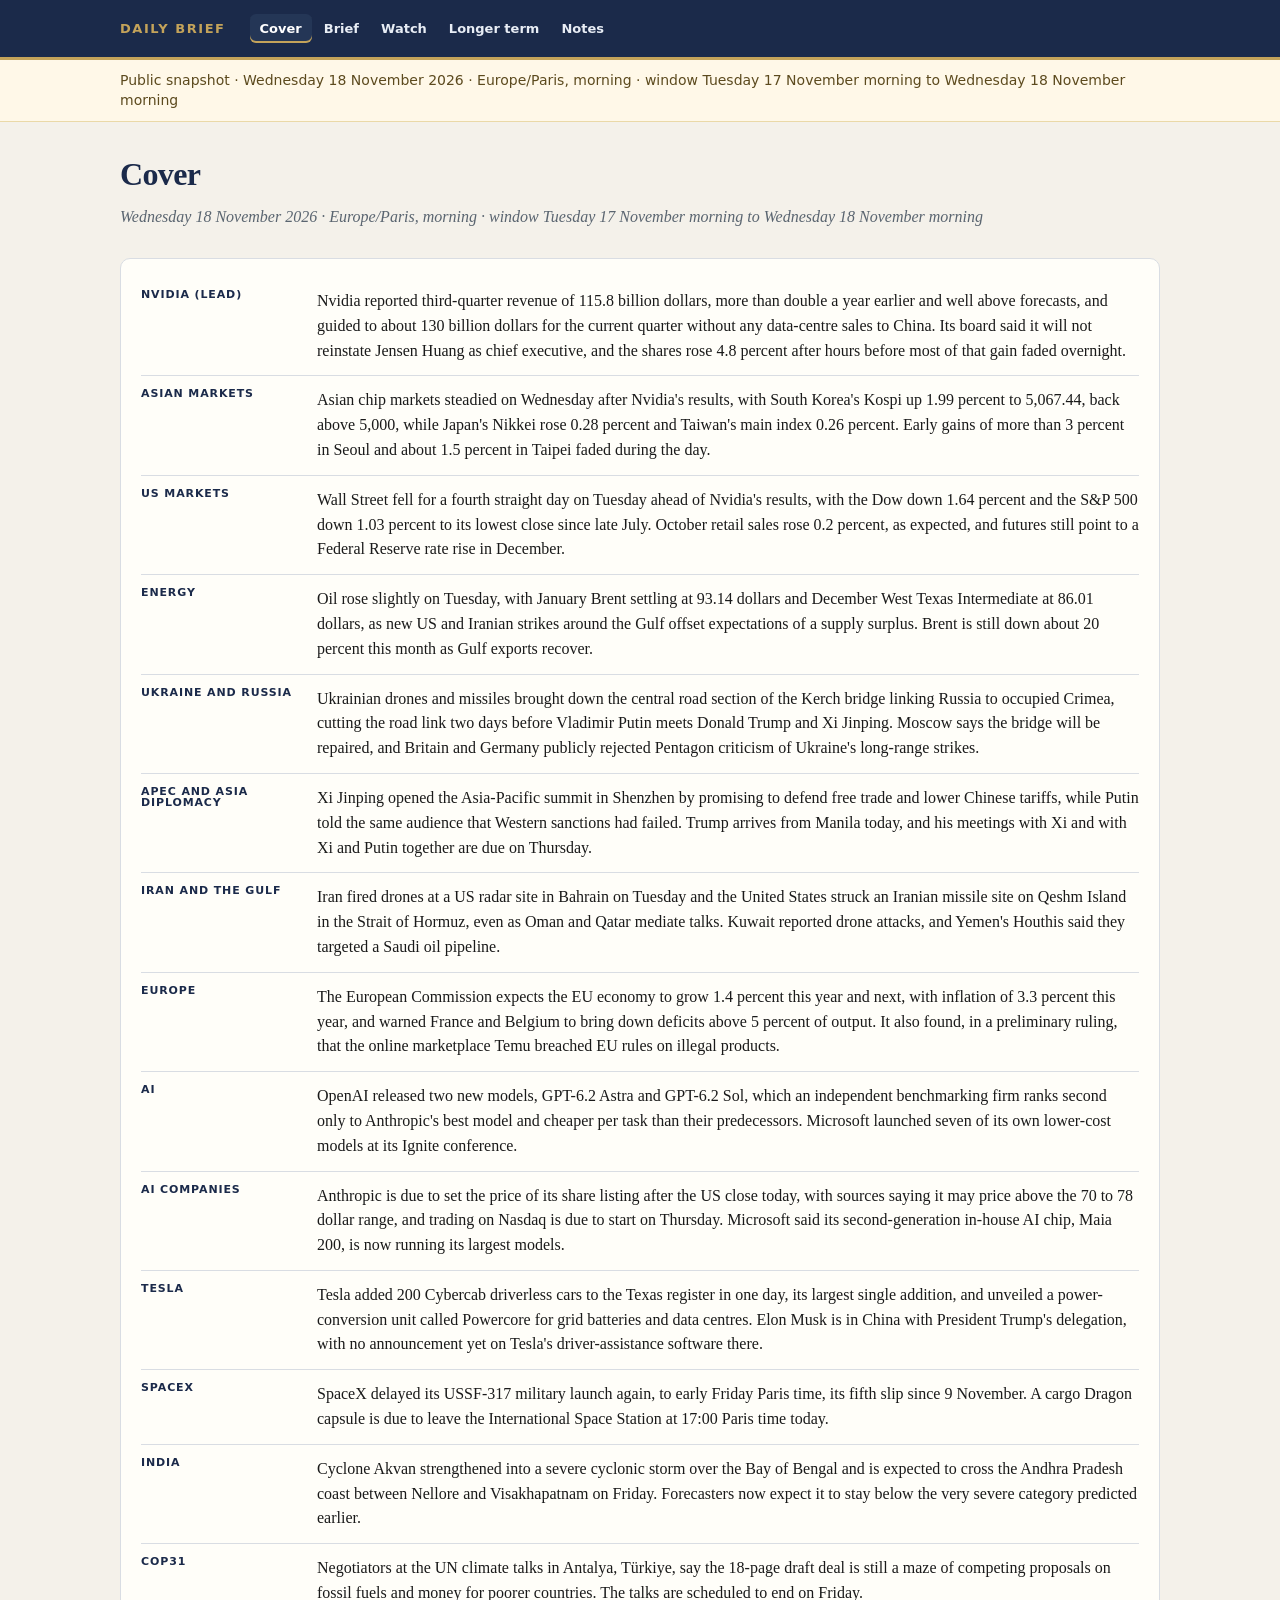
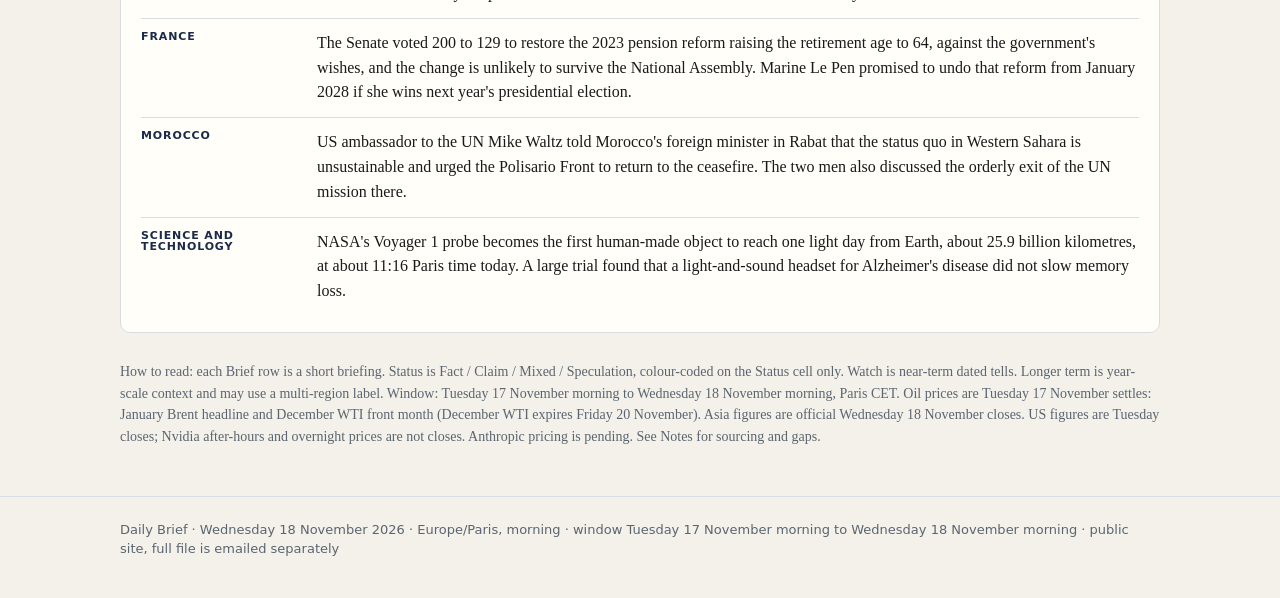
==== index.html @ 9750ac65 "Daily Brief Wednesday 18 November 2026  ·  Europe/Paris, morning  ·  window Tuesday 17 November morn" ====
<!doctype html>
<html lang="en">
<head>
  <meta charset="utf-8">
  <meta name="viewport" content="width=device-width, initial-scale=1">
  <title>Cover · Daily Brief · Wednesday 18 November 2026  ·  Europe/Paris, morning  ·  window Tuesday 17 November morning to Wednesday 18 November morning</title>
  <link rel="stylesheet" href="styles.css">
</head>
<body>
  <header class="site">
    <div class="wrap">
      <a class="brand" href="index.html">Daily Brief</a>
      <nav><a href="index.html" aria-current="page">Cover</a><a href="brief.html">Brief</a><a href="watch.html">Watch</a><a href="longer-term.html">Longer term</a><a href="notes.html">Notes</a></nav>
    </div>
  </header>
  <div class="banner"><div class="wrap">Public snapshot · Wednesday 18 November 2026  ·  Europe/Paris, morning  ·  window Tuesday 17 November morning to Wednesday 18 November morning</div></div>
  <main class="wrap">
    <h1>Cover</h1>
    <p class="lede">Wednesday 18 November 2026  ·  Europe/Paris, morning  ·  window Tuesday 17 November morning to Wednesday 18 November morning</p>
    <section class="card"><div class="signal"><div class="kicker">Nvidia (lead)</div><div>Nvidia reported third-quarter revenue of 115.8 billion dollars, more than double a year earlier and well above forecasts, and guided to about 130 billion dollars for the current quarter without any data-centre sales to China. Its board said it will not reinstate Jensen Huang as chief executive, and the shares rose 4.8 percent after hours before most of that gain faded overnight.</div></div><div class="signal"><div class="kicker">Asian markets</div><div>Asian chip markets steadied on Wednesday after Nvidia&#x27;s results, with South Korea&#x27;s Kospi up 1.99 percent to 5,067.44, back above 5,000, while Japan&#x27;s Nikkei rose 0.28 percent and Taiwan&#x27;s main index 0.26 percent. Early gains of more than 3 percent in Seoul and about 1.5 percent in Taipei faded during the day.</div></div><div class="signal"><div class="kicker">US markets</div><div>Wall Street fell for a fourth straight day on Tuesday ahead of Nvidia&#x27;s results, with the Dow down 1.64 percent and the S&amp;P 500 down 1.03 percent to its lowest close since late July. October retail sales rose 0.2 percent, as expected, and futures still point to a Federal Reserve rate rise in December.</div></div><div class="signal"><div class="kicker">Energy</div><div>Oil rose slightly on Tuesday, with January Brent settling at 93.14 dollars and December West Texas Intermediate at 86.01 dollars, as new US and Iranian strikes around the Gulf offset expectations of a supply surplus. Brent is still down about 20 percent this month as Gulf exports recover.</div></div><div class="signal"><div class="kicker">Ukraine and Russia</div><div>Ukrainian drones and missiles brought down the central road section of the Kerch bridge linking Russia to occupied Crimea, cutting the road link two days before Vladimir Putin meets Donald Trump and Xi Jinping. Moscow says the bridge will be repaired, and Britain and Germany publicly rejected Pentagon criticism of Ukraine&#x27;s long-range strikes.</div></div><div class="signal"><div class="kicker">APEC and Asia diplomacy</div><div>Xi Jinping opened the Asia-Pacific summit in Shenzhen by promising to defend free trade and lower Chinese tariffs, while Putin told the same audience that Western sanctions had failed. Trump arrives from Manila today, and his meetings with Xi and with Xi and Putin together are due on Thursday.</div></div><div class="signal"><div class="kicker">Iran and the Gulf</div><div>Iran fired drones at a US radar site in Bahrain on Tuesday and the United States struck an Iranian missile site on Qeshm Island in the Strait of Hormuz, even as Oman and Qatar mediate talks. Kuwait reported drone attacks, and Yemen&#x27;s Houthis said they targeted a Saudi oil pipeline.</div></div><div class="signal"><div class="kicker">Europe</div><div>The European Commission expects the EU economy to grow 1.4 percent this year and next, with inflation of 3.3 percent this year, and warned France and Belgium to bring down deficits above 5 percent of output. It also found, in a preliminary ruling, that the online marketplace Temu breached EU rules on illegal products.</div></div><div class="signal"><div class="kicker">AI</div><div>OpenAI released two new models, GPT-6.2 Astra and GPT-6.2 Sol, which an independent benchmarking firm ranks second only to Anthropic&#x27;s best model and cheaper per task than their predecessors. Microsoft launched seven of its own lower-cost models at its Ignite conference.</div></div><div class="signal"><div class="kicker">AI companies</div><div>Anthropic is due to set the price of its share listing after the US close today, with sources saying it may price above the 70 to 78 dollar range, and trading on Nasdaq is due to start on Thursday. Microsoft said its second-generation in-house AI chip, Maia 200, is now running its largest models.</div></div><div class="signal"><div class="kicker">Tesla</div><div>Tesla added 200 Cybercab driverless cars to the Texas register in one day, its largest single addition, and unveiled a power-conversion unit called Powercore for grid batteries and data centres. Elon Musk is in China with President Trump&#x27;s delegation, with no announcement yet on Tesla&#x27;s driver-assistance software there.</div></div><div class="signal"><div class="kicker">SpaceX</div><div>SpaceX delayed its USSF-317 military launch again, to early Friday Paris time, its fifth slip since 9 November. A cargo Dragon capsule is due to leave the International Space Station at 17:00 Paris time today.</div></div><div class="signal"><div class="kicker">India</div><div>Cyclone Akvan strengthened into a severe cyclonic storm over the Bay of Bengal and is expected to cross the Andhra Pradesh coast between Nellore and Visakhapatnam on Friday. Forecasters now expect it to stay below the very severe category predicted earlier.</div></div><div class="signal"><div class="kicker">COP31</div><div>Negotiators at the UN climate talks in Antalya, Türkiye, say the 18-page draft deal is still a maze of competing proposals on fossil fuels and money for poorer countries. The talks are scheduled to end on Friday.</div></div><div class="signal"><div class="kicker">France</div><div>The Senate voted 200 to 129 to restore the 2023 pension reform raising the retirement age to 64, against the government&#x27;s wishes, and the change is unlikely to survive the National Assembly. Marine Le Pen promised to undo that reform from January 2028 if she wins next year&#x27;s presidential election.</div></div><div class="signal"><div class="kicker">Morocco</div><div>US ambassador to the UN Mike Waltz told Morocco&#x27;s foreign minister in Rabat that the status quo in Western Sahara is unsustainable and urged the Polisario Front to return to the ceasefire. The two men also discussed the orderly exit of the UN mission there.</div></div><div class="signal"><div class="kicker">Science and technology</div><div>NASA&#x27;s Voyager 1 probe becomes the first human-made object to reach one light day from Earth, about 25.9 billion kilometres, at about 11:16 Paris time today. A large trial found that a light-and-sound headset for Alzheimer&#x27;s disease did not slow memory loss.</div></div></section><p class="how">How to read: each Brief row is a short briefing. Status is Fact / Claim / Mixed / Speculation, colour-coded on the Status cell only. Watch is near-term dated tells. Longer term is year-scale context and may use a multi-region label. Window: Tuesday 17 November morning to Wednesday 18 November morning, Paris CET. Oil prices are Tuesday 17 November settles: January Brent headline and December WTI front month (December WTI expires Friday 20 November). Asia figures are official Wednesday 18 November closes. US figures are Tuesday closes; Nvidia after-hours and overnight prices are not closes. Anthropic pricing is pending. See Notes for sourcing and gaps.</p>
  </main>
  <footer class="site"><div class="wrap">Daily Brief · Wednesday 18 November 2026  ·  Europe/Paris, morning  ·  window Tuesday 17 November morning to Wednesday 18 November morning · public site, full file is emailed separately</div></footer>
</body>
</html>
---- styles.css ----
:root {
  --navy: #1b2a4a;
  --navy-2: #243656;
  --gold: #c4a35a;
  --ink: #1a1a1a;
  --muted: #5a6570;
  --line: #d9dde3;
  --paper: #f4f1ea;
  --card: #fffef9;
  --white: #ffffff;
  --fact: #d1fae5;
  --claim: #fde68a;
  --mixed: #e0e7ff;
  --spec: #fecaca;
}
* { box-sizing: border-box; }
html { scroll-behavior: smooth; }
body {
  margin: 0;
  color: var(--ink);
  background: var(--paper);
  font: 16px/1.55 "Iowan Old Style", "Palatino Linotype", Palatino, Georgia, "Times New Roman", serif;
}
a { color: var(--navy); }
header.site {
  background: var(--navy);
  color: var(--white);
  position: sticky;
  top: 0;
  z-index: 10;
  border-bottom: 3px solid var(--gold);
}
.wrap { max-width: 1080px; margin: 0 auto; padding: 0 20px; }
header.site .wrap { display: flex; flex-wrap: wrap; align-items: baseline; gap: 8px 24px; padding-top: 14px; padding-bottom: 14px; }
.brand { font-weight: 700; letter-spacing: 0.12em; text-transform: uppercase; font-size: 13px; color: var(--gold); text-decoration: none; font-family: ui-sans-serif, system-ui, sans-serif; }
nav { display: flex; flex-wrap: wrap; gap: 4px 2px; }
nav a {
  color: #e8edf5;
  text-decoration: none;
  font: 600 13px/1 ui-sans-serif, system-ui, sans-serif;
  padding: 8px 10px;
  border-radius: 6px;
}
nav a:hover, nav a[aria-current="page"] { background: var(--navy-2); color: var(--white); }
nav a[aria-current="page"] { box-shadow: inset 0 -2px 0 var(--gold); }
.banner {
  background: #fff8e8;
  border-bottom: 1px solid #ead9a8;
  color: #5c4a1e;
  font: 14px/1.45 ui-sans-serif, system-ui, sans-serif;
  padding: 10px 0;
}
h1 {
  font-size: 2rem;
  font-weight: 700;
  color: var(--navy);
  margin: 28px 0 6px;
  letter-spacing: -0.02em;
}
.lede { color: var(--muted); margin: 0 0 28px; font-style: italic; }
article.story, .card {
  background: var(--card);
  border: 1px solid var(--line);
  border-radius: 10px;
  padding: 18px 20px 16px;
  margin: 0 0 16px;
}
.kicker {
  font: 700 11px/1 ui-sans-serif, system-ui, sans-serif;
  letter-spacing: 0.08em;
  text-transform: uppercase;
  color: var(--navy);
}
h2 { font-size: 1.25rem; margin: 6px 0 10px; color: var(--navy); }
h3 { font: 700 12px/1.3 ui-sans-serif, system-ui, sans-serif; text-transform: uppercase; letter-spacing: 0.06em; color: var(--muted); margin: 14px 0 6px; }
p { margin: 0 0 10px; }
.status {
  display: inline-block;
  font: 700 11px/1 ui-sans-serif, system-ui, sans-serif;
  color: var(--navy);
  padding: 5px 9px;
  border-radius: 999px;
  text-align: center;
  min-width: 7.5em;
}
.status.fact { background: var(--fact); }
.status.claim { background: var(--claim); }
.status.mixed { background: var(--mixed); }
.status.speculation { background: var(--spec); }
.status.locked, .status.done, .status.poc, .status.calendar, .status.open, .status.as { background: #eef1f5; }
.story-head { display: flex; justify-content: space-between; gap: 12px; align-items: flex-start; }
table {
  width: 100%;
  border-collapse: collapse;
  background: var(--card);
  border: 1px solid var(--line);
  border-radius: 10px;
  overflow: hidden;
  font-size: 15px;
}
th, td { text-align: left; vertical-align: top; padding: 12px 14px; border-bottom: 1px solid var(--line); }
th {
  background: var(--navy);
  color: var(--white);
  font: 600 12px/1.3 ui-sans-serif, system-ui, sans-serif;
  letter-spacing: 0.04em;
  text-transform: uppercase;
}
tr:nth-child(even) td { background: #f6f7f9; }
.signal {
  display: grid;
  grid-template-columns: 160px 1fr;
  gap: 8px 16px;
  padding: 12px 0;
  border-bottom: 1px solid var(--line);
}
.signal:last-child { border-bottom: 0; }
.how {
  margin: 28px 0 12px;
  color: var(--muted);
  font-size: 14px;
}
footer.site {
  margin-top: 48px;
  padding: 24px 0 40px;
  color: var(--muted);
  font: 13px/1.45 ui-sans-serif, system-ui, sans-serif;
  border-top: 1px solid var(--line);
}
.legend { display: flex; flex-wrap: wrap; gap: 8px; margin: 0 0 22px; }
@media (max-width: 720px) {
  .signal { grid-template-columns: 1fr; }
  table, thead, tbody, th, td, tr { display: block; }
  th { display: none; }
  td { border-bottom: 0; padding: 4px 14px; }
  td::before {
    content: attr(data-label);
    display: block;
    font: 700 11px/1.3 ui-sans-serif, system-ui, sans-serif;
    text-transform: uppercase;
    letter-spacing: 0.06em;
    color: var(--muted);
    margin-top: 10px;
  }
  tr { border-bottom: 1px solid var(--line); padding: 8px 0 12px; }
}
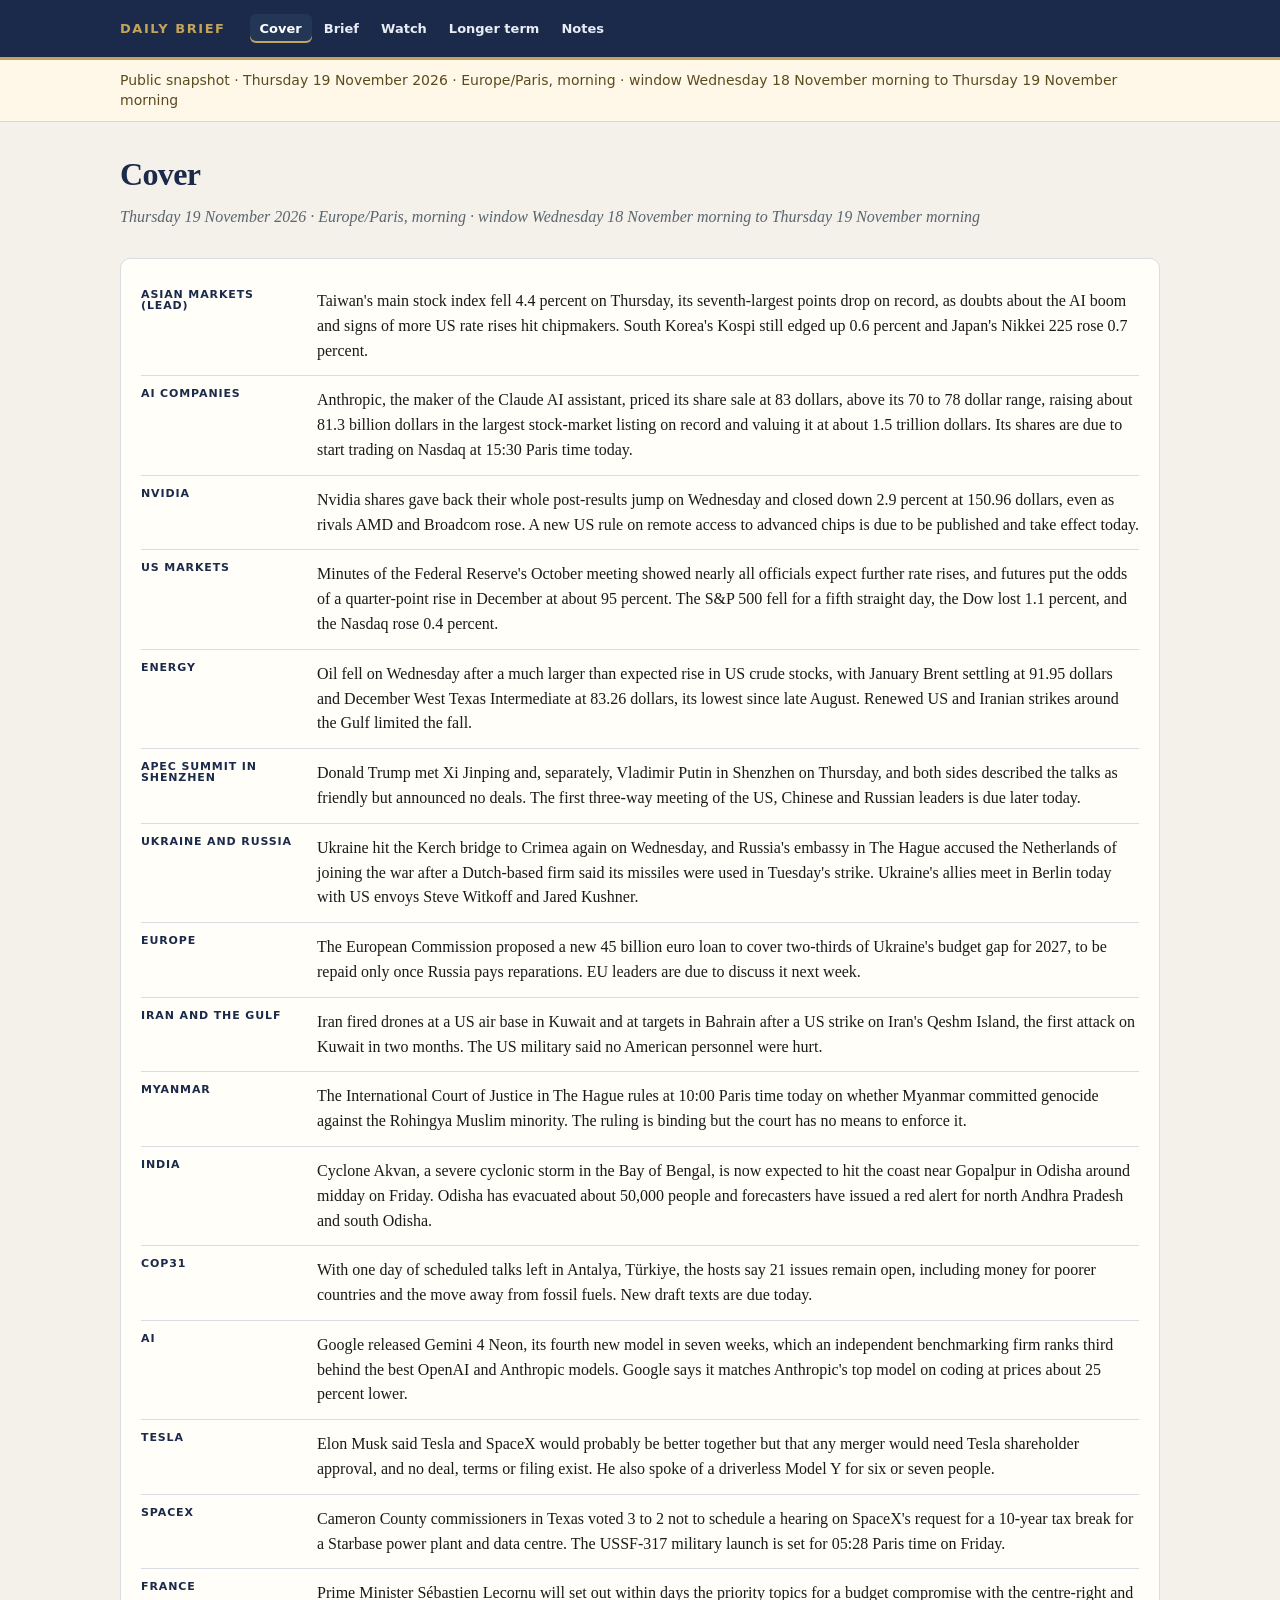
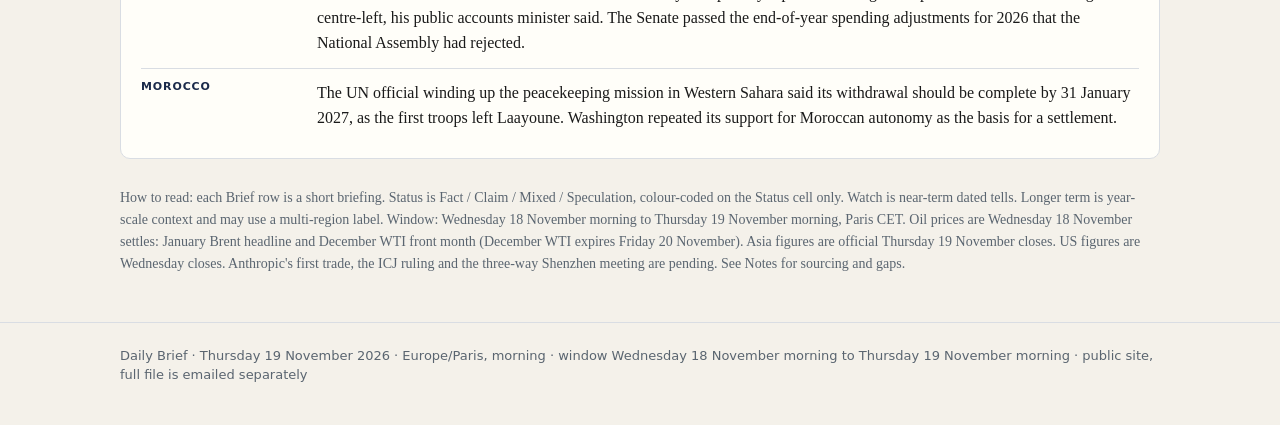
==== commit 142f1064: "Daily Brief Thursday 19 November 2026  ·  Europe/Paris, morning  ·  window Wednesday 18 November mor" ====
--- a/index.html
+++ b/index.html
@@ -3,7 +3,7 @@
 <head>
   <meta charset="utf-8">
   <meta name="viewport" content="width=device-width, initial-scale=1">
-  <title>Cover · Daily Brief · Wednesday 18 November 2026  ·  Europe/Paris, morning  ·  window Tuesday 17 November morning to Wednesday 18 November morning</title>
+  <title>Cover · Daily Brief · Thursday 19 November 2026  ·  Europe/Paris, morning  ·  window Wednesday 18 November morning to Thursday 19 November morning</title>
   <link rel="stylesheet" href="styles.css">
 </head>
 <body>
@@ -13,12 +13,12 @@
       <nav><a href="index.html" aria-current="page">Cover</a><a href="brief.html">Brief</a><a href="watch.html">Watch</a><a href="longer-term.html">Longer term</a><a href="notes.html">Notes</a></nav>
     </div>
   </header>
-  <div class="banner"><div class="wrap">Public snapshot · Wednesday 18 November 2026  ·  Europe/Paris, morning  ·  window Tuesday 17 November morning to Wednesday 18 November morning</div></div>
+  <div class="banner"><div class="wrap">Public snapshot · Thursday 19 November 2026  ·  Europe/Paris, morning  ·  window Wednesday 18 November morning to Thursday 19 November morning</div></div>
   <main class="wrap">
     <h1>Cover</h1>
-    <p class="lede">Wednesday 18 November 2026  ·  Europe/Paris, morning  ·  window Tuesday 17 November morning to Wednesday 18 November morning</p>
-    <section class="card"><div class="signal"><div class="kicker">Nvidia (lead)</div><div>Nvidia reported third-quarter revenue of 115.8 billion dollars, more than double a year earlier and well above forecasts, and guided to about 130 billion dollars for the current quarter without any data-centre sales to China. Its board said it will not reinstate Jensen Huang as chief executive, and the shares rose 4.8 percent after hours before most of that gain faded overnight.</div></div><div class="signal"><div class="kicker">Asian markets</div><div>Asian chip markets steadied on Wednesday after Nvidia&#x27;s results, with South Korea&#x27;s Kospi up 1.99 percent to 5,067.44, back above 5,000, while Japan&#x27;s Nikkei rose 0.28 percent and Taiwan&#x27;s main index 0.26 percent. Early gains of more than 3 percent in Seoul and about 1.5 percent in Taipei faded during the day.</div></div><div class="signal"><div class="kicker">US markets</div><div>Wall Street fell for a fourth straight day on Tuesday ahead of Nvidia&#x27;s results, with the Dow down 1.64 percent and the S&amp;P 500 down 1.03 percent to its lowest close since late July. October retail sales rose 0.2 percent, as expected, and futures still point to a Federal Reserve rate rise in December.</div></div><div class="signal"><div class="kicker">Energy</div><div>Oil rose slightly on Tuesday, with January Brent settling at 93.14 dollars and December West Texas Intermediate at 86.01 dollars, as new US and Iranian strikes around the Gulf offset expectations of a supply surplus. Brent is still down about 20 percent this month as Gulf exports recover.</div></div><div class="signal"><div class="kicker">Ukraine and Russia</div><div>Ukrainian drones and missiles brought down the central road section of the Kerch bridge linking Russia to occupied Crimea, cutting the road link two days before Vladimir Putin meets Donald Trump and Xi Jinping. Moscow says the bridge will be repaired, and Britain and Germany publicly rejected Pentagon criticism of Ukraine&#x27;s long-range strikes.</div></div><div class="signal"><div class="kicker">APEC and Asia diplomacy</div><div>Xi Jinping opened the Asia-Pacific summit in Shenzhen by promising to defend free trade and lower Chinese tariffs, while Putin told the same audience that Western sanctions had failed. Trump arrives from Manila today, and his meetings with Xi and with Xi and Putin together are due on Thursday.</div></div><div class="signal"><div class="kicker">Iran and the Gulf</div><div>Iran fired drones at a US radar site in Bahrain on Tuesday and the United States struck an Iranian missile site on Qeshm Island in the Strait of Hormuz, even as Oman and Qatar mediate talks. Kuwait reported drone attacks, and Yemen&#x27;s Houthis said they targeted a Saudi oil pipeline.</div></div><div class="signal"><div class="kicker">Europe</div><div>The European Commission expects the EU economy to grow 1.4 percent this year and next, with inflation of 3.3 percent this year, and warned France and Belgium to bring down deficits above 5 percent of output. It also found, in a preliminary ruling, that the online marketplace Temu breached EU rules on illegal products.</div></div><div class="signal"><div class="kicker">AI</div><div>OpenAI released two new models, GPT-6.2 Astra and GPT-6.2 Sol, which an independent benchmarking firm ranks second only to Anthropic&#x27;s best model and cheaper per task than their predecessors. Microsoft launched seven of its own lower-cost models at its Ignite conference.</div></div><div class="signal"><div class="kicker">AI companies</div><div>Anthropic is due to set the price of its share listing after the US close today, with sources saying it may price above the 70 to 78 dollar range, and trading on Nasdaq is due to start on Thursday. Microsoft said its second-generation in-house AI chip, Maia 200, is now running its largest models.</div></div><div class="signal"><div class="kicker">Tesla</div><div>Tesla added 200 Cybercab driverless cars to the Texas register in one day, its largest single addition, and unveiled a power-conversion unit called Powercore for grid batteries and data centres. Elon Musk is in China with President Trump&#x27;s delegation, with no announcement yet on Tesla&#x27;s driver-assistance software there.</div></div><div class="signal"><div class="kicker">SpaceX</div><div>SpaceX delayed its USSF-317 military launch again, to early Friday Paris time, its fifth slip since 9 November. A cargo Dragon capsule is due to leave the International Space Station at 17:00 Paris time today.</div></div><div class="signal"><div class="kicker">India</div><div>Cyclone Akvan strengthened into a severe cyclonic storm over the Bay of Bengal and is expected to cross the Andhra Pradesh coast between Nellore and Visakhapatnam on Friday. Forecasters now expect it to stay below the very severe category predicted earlier.</div></div><div class="signal"><div class="kicker">COP31</div><div>Negotiators at the UN climate talks in Antalya, Türkiye, say the 18-page draft deal is still a maze of competing proposals on fossil fuels and money for poorer countries. The talks are scheduled to end on Friday.</div></div><div class="signal"><div class="kicker">France</div><div>The Senate voted 200 to 129 to restore the 2023 pension reform raising the retirement age to 64, against the government&#x27;s wishes, and the change is unlikely to survive the National Assembly. Marine Le Pen promised to undo that reform from January 2028 if she wins next year&#x27;s presidential election.</div></div><div class="signal"><div class="kicker">Morocco</div><div>US ambassador to the UN Mike Waltz told Morocco&#x27;s foreign minister in Rabat that the status quo in Western Sahara is unsustainable and urged the Polisario Front to return to the ceasefire. The two men also discussed the orderly exit of the UN mission there.</div></div><div class="signal"><div class="kicker">Science and technology</div><div>NASA&#x27;s Voyager 1 probe becomes the first human-made object to reach one light day from Earth, about 25.9 billion kilometres, at about 11:16 Paris time today. A large trial found that a light-and-sound headset for Alzheimer&#x27;s disease did not slow memory loss.</div></div></section><p class="how">How to read: each Brief row is a short briefing. Status is Fact / Claim / Mixed / Speculation, colour-coded on the Status cell only. Watch is near-term dated tells. Longer term is year-scale context and may use a multi-region label. Window: Tuesday 17 November morning to Wednesday 18 November morning, Paris CET. Oil prices are Tuesday 17 November settles: January Brent headline and December WTI front month (December WTI expires Friday 20 November). Asia figures are official Wednesday 18 November closes. US figures are Tuesday closes; Nvidia after-hours and overnight prices are not closes. Anthropic pricing is pending. See Notes for sourcing and gaps.</p>
+    <p class="lede">Thursday 19 November 2026  ·  Europe/Paris, morning  ·  window Wednesday 18 November morning to Thursday 19 November morning</p>
+    <section class="card"><div class="signal"><div class="kicker">Asian markets (lead)</div><div>Taiwan&#x27;s main stock index fell 4.4 percent on Thursday, its seventh-largest points drop on record, as doubts about the AI boom and signs of more US rate rises hit chipmakers. South Korea&#x27;s Kospi still edged up 0.6 percent and Japan&#x27;s Nikkei 225 rose 0.7 percent.</div></div><div class="signal"><div class="kicker">AI companies</div><div>Anthropic, the maker of the Claude AI assistant, priced its share sale at 83 dollars, above its 70 to 78 dollar range, raising about 81.3 billion dollars in the largest stock-market listing on record and valuing it at about 1.5 trillion dollars. Its shares are due to start trading on Nasdaq at 15:30 Paris time today.</div></div><div class="signal"><div class="kicker">Nvidia</div><div>Nvidia shares gave back their whole post-results jump on Wednesday and closed down 2.9 percent at 150.96 dollars, even as rivals AMD and Broadcom rose. A new US rule on remote access to advanced chips is due to be published and take effect today.</div></div><div class="signal"><div class="kicker">US markets</div><div>Minutes of the Federal Reserve&#x27;s October meeting showed nearly all officials expect further rate rises, and futures put the odds of a quarter-point rise in December at about 95 percent. The S&amp;P 500 fell for a fifth straight day, the Dow lost 1.1 percent, and the Nasdaq rose 0.4 percent.</div></div><div class="signal"><div class="kicker">Energy</div><div>Oil fell on Wednesday after a much larger than expected rise in US crude stocks, with January Brent settling at 91.95 dollars and December West Texas Intermediate at 83.26 dollars, its lowest since late August. Renewed US and Iranian strikes around the Gulf limited the fall.</div></div><div class="signal"><div class="kicker">APEC summit in Shenzhen</div><div>Donald Trump met Xi Jinping and, separately, Vladimir Putin in Shenzhen on Thursday, and both sides described the talks as friendly but announced no deals. The first three-way meeting of the US, Chinese and Russian leaders is due later today.</div></div><div class="signal"><div class="kicker">Ukraine and Russia</div><div>Ukraine hit the Kerch bridge to Crimea again on Wednesday, and Russia&#x27;s embassy in The Hague accused the Netherlands of joining the war after a Dutch-based firm said its missiles were used in Tuesday&#x27;s strike. Ukraine&#x27;s allies meet in Berlin today with US envoys Steve Witkoff and Jared Kushner.</div></div><div class="signal"><div class="kicker">Europe</div><div>The European Commission proposed a new 45 billion euro loan to cover two-thirds of Ukraine&#x27;s budget gap for 2027, to be repaid only once Russia pays reparations. EU leaders are due to discuss it next week.</div></div><div class="signal"><div class="kicker">Iran and the Gulf</div><div>Iran fired drones at a US air base in Kuwait and at targets in Bahrain after a US strike on Iran&#x27;s Qeshm Island, the first attack on Kuwait in two months. The US military said no American personnel were hurt.</div></div><div class="signal"><div class="kicker">Myanmar</div><div>The International Court of Justice in The Hague rules at 10:00 Paris time today on whether Myanmar committed genocide against the Rohingya Muslim minority. The ruling is binding but the court has no means to enforce it.</div></div><div class="signal"><div class="kicker">India</div><div>Cyclone Akvan, a severe cyclonic storm in the Bay of Bengal, is now expected to hit the coast near Gopalpur in Odisha around midday on Friday. Odisha has evacuated about 50,000 people and forecasters have issued a red alert for north Andhra Pradesh and south Odisha.</div></div><div class="signal"><div class="kicker">COP31</div><div>With one day of scheduled talks left in Antalya, Türkiye, the hosts say 21 issues remain open, including money for poorer countries and the move away from fossil fuels. New draft texts are due today.</div></div><div class="signal"><div class="kicker">AI</div><div>Google released Gemini 4 Neon, its fourth new model in seven weeks, which an independent benchmarking firm ranks third behind the best OpenAI and Anthropic models. Google says it matches Anthropic&#x27;s top model on coding at prices about 25 percent lower.</div></div><div class="signal"><div class="kicker">Tesla</div><div>Elon Musk said Tesla and SpaceX would probably be better together but that any merger would need Tesla shareholder approval, and no deal, terms or filing exist. He also spoke of a driverless Model Y for six or seven people.</div></div><div class="signal"><div class="kicker">SpaceX</div><div>Cameron County commissioners in Texas voted 3 to 2 not to schedule a hearing on SpaceX&#x27;s request for a 10-year tax break for a Starbase power plant and data centre. The USSF-317 military launch is set for 05:28 Paris time on Friday.</div></div><div class="signal"><div class="kicker">France</div><div>Prime Minister Sébastien Lecornu will set out within days the priority topics for a budget compromise with the centre-right and centre-left, his public accounts minister said. The Senate passed the end-of-year spending adjustments for 2026 that the National Assembly had rejected.</div></div><div class="signal"><div class="kicker">Morocco</div><div>The UN official winding up the peacekeeping mission in Western Sahara said its withdrawal should be complete by 31 January 2027, as the first troops left Laayoune. Washington repeated its support for Moroccan autonomy as the basis for a settlement.</div></div></section><p class="how">How to read: each Brief row is a short briefing. Status is Fact / Claim / Mixed / Speculation, colour-coded on the Status cell only. Watch is near-term dated tells. Longer term is year-scale context and may use a multi-region label. Window: Wednesday 18 November morning to Thursday 19 November morning, Paris CET. Oil prices are Wednesday 18 November settles: January Brent headline and December WTI front month (December WTI expires Friday 20 November). Asia figures are official Thursday 19 November closes. US figures are Wednesday closes. Anthropic&#x27;s first trade, the ICJ ruling and the three-way Shenzhen meeting are pending. See Notes for sourcing and gaps.</p>
   </main>
-  <footer class="site"><div class="wrap">Daily Brief · Wednesday 18 November 2026  ·  Europe/Paris, morning  ·  window Tuesday 17 November morning to Wednesday 18 November morning · public site, full file is emailed separately</div></footer>
+  <footer class="site"><div class="wrap">Daily Brief · Thursday 19 November 2026  ·  Europe/Paris, morning  ·  window Wednesday 18 November morning to Thursday 19 November morning · public site, full file is emailed separately</div></footer>
 </body>
 </html>
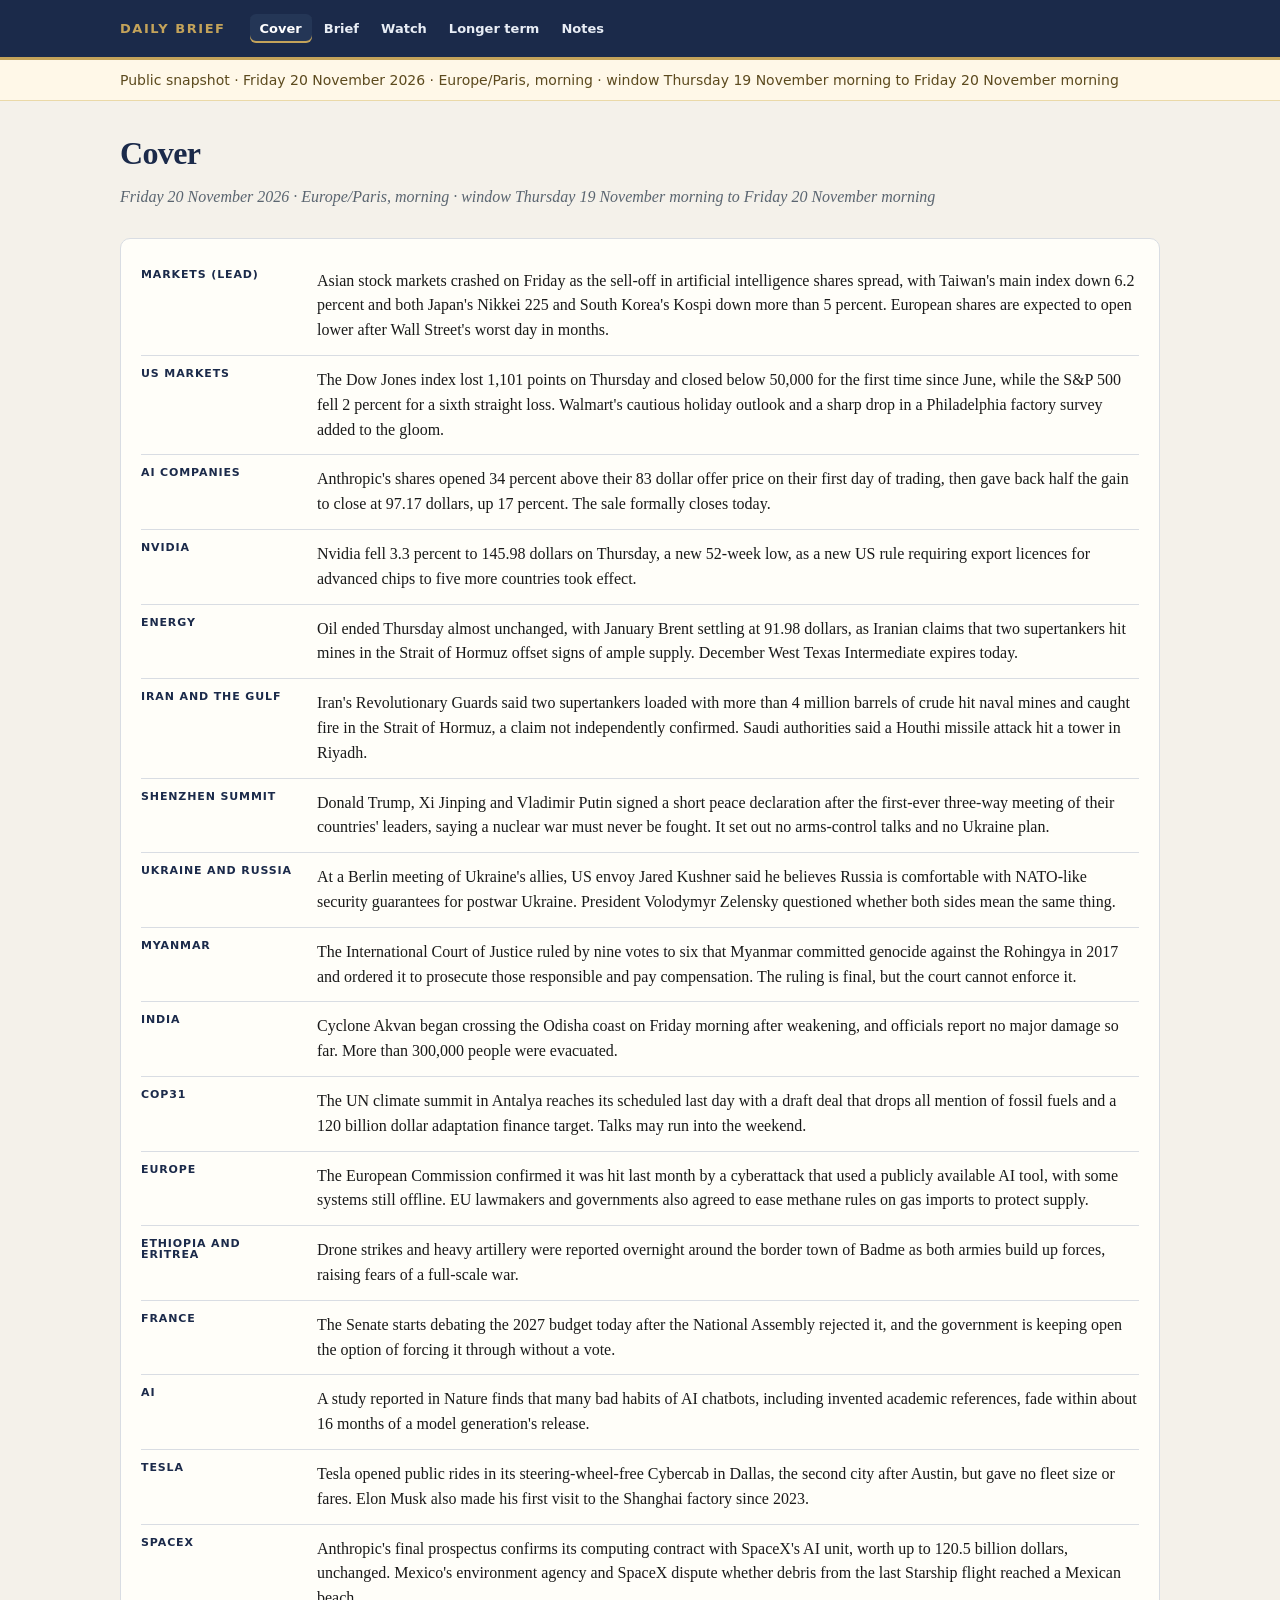
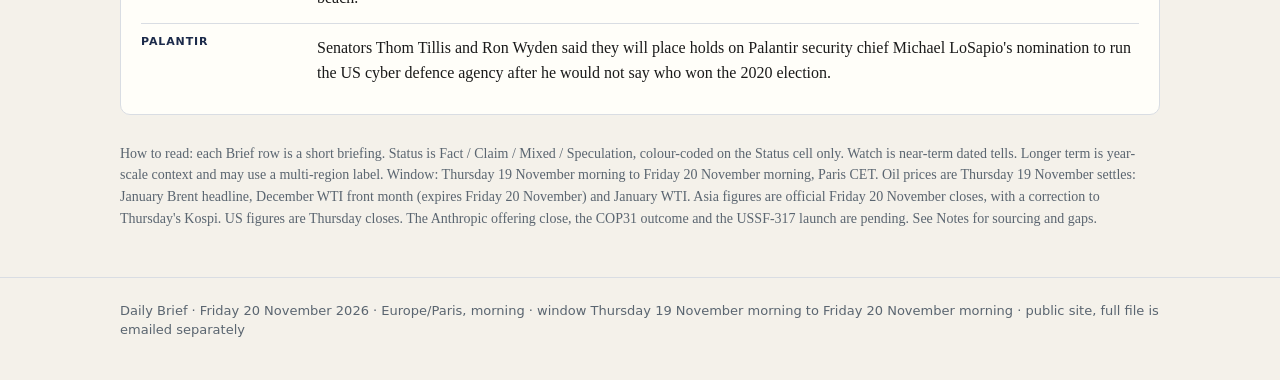
==== commit 71e9c760: "Daily Brief Friday 20 November 2026  ·  Europe/Paris, morning  ·  window Thursday 19 November mornin" ====
--- a/index.html
+++ b/index.html
@@ -3,7 +3,7 @@
 <head>
   <meta charset="utf-8">
   <meta name="viewport" content="width=device-width, initial-scale=1">
-  <title>Cover · Daily Brief · Thursday 19 November 2026  ·  Europe/Paris, morning  ·  window Wednesday 18 November morning to Thursday 19 November morning</title>
+  <title>Cover · Daily Brief · Friday 20 November 2026  ·  Europe/Paris, morning  ·  window Thursday 19 November morning to Friday 20 November morning</title>
   <link rel="stylesheet" href="styles.css">
 </head>
 <body>
@@ -13,12 +13,12 @@
       <nav><a href="index.html" aria-current="page">Cover</a><a href="brief.html">Brief</a><a href="watch.html">Watch</a><a href="longer-term.html">Longer term</a><a href="notes.html">Notes</a></nav>
     </div>
   </header>
-  <div class="banner"><div class="wrap">Public snapshot · Thursday 19 November 2026  ·  Europe/Paris, morning  ·  window Wednesday 18 November morning to Thursday 19 November morning</div></div>
+  <div class="banner"><div class="wrap">Public snapshot · Friday 20 November 2026  ·  Europe/Paris, morning  ·  window Thursday 19 November morning to Friday 20 November morning</div></div>
   <main class="wrap">
     <h1>Cover</h1>
-    <p class="lede">Thursday 19 November 2026  ·  Europe/Paris, morning  ·  window Wednesday 18 November morning to Thursday 19 November morning</p>
-    <section class="card"><div class="signal"><div class="kicker">Asian markets (lead)</div><div>Taiwan&#x27;s main stock index fell 4.4 percent on Thursday, its seventh-largest points drop on record, as doubts about the AI boom and signs of more US rate rises hit chipmakers. South Korea&#x27;s Kospi still edged up 0.6 percent and Japan&#x27;s Nikkei 225 rose 0.7 percent.</div></div><div class="signal"><div class="kicker">AI companies</div><div>Anthropic, the maker of the Claude AI assistant, priced its share sale at 83 dollars, above its 70 to 78 dollar range, raising about 81.3 billion dollars in the largest stock-market listing on record and valuing it at about 1.5 trillion dollars. Its shares are due to start trading on Nasdaq at 15:30 Paris time today.</div></div><div class="signal"><div class="kicker">Nvidia</div><div>Nvidia shares gave back their whole post-results jump on Wednesday and closed down 2.9 percent at 150.96 dollars, even as rivals AMD and Broadcom rose. A new US rule on remote access to advanced chips is due to be published and take effect today.</div></div><div class="signal"><div class="kicker">US markets</div><div>Minutes of the Federal Reserve&#x27;s October meeting showed nearly all officials expect further rate rises, and futures put the odds of a quarter-point rise in December at about 95 percent. The S&amp;P 500 fell for a fifth straight day, the Dow lost 1.1 percent, and the Nasdaq rose 0.4 percent.</div></div><div class="signal"><div class="kicker">Energy</div><div>Oil fell on Wednesday after a much larger than expected rise in US crude stocks, with January Brent settling at 91.95 dollars and December West Texas Intermediate at 83.26 dollars, its lowest since late August. Renewed US and Iranian strikes around the Gulf limited the fall.</div></div><div class="signal"><div class="kicker">APEC summit in Shenzhen</div><div>Donald Trump met Xi Jinping and, separately, Vladimir Putin in Shenzhen on Thursday, and both sides described the talks as friendly but announced no deals. The first three-way meeting of the US, Chinese and Russian leaders is due later today.</div></div><div class="signal"><div class="kicker">Ukraine and Russia</div><div>Ukraine hit the Kerch bridge to Crimea again on Wednesday, and Russia&#x27;s embassy in The Hague accused the Netherlands of joining the war after a Dutch-based firm said its missiles were used in Tuesday&#x27;s strike. Ukraine&#x27;s allies meet in Berlin today with US envoys Steve Witkoff and Jared Kushner.</div></div><div class="signal"><div class="kicker">Europe</div><div>The European Commission proposed a new 45 billion euro loan to cover two-thirds of Ukraine&#x27;s budget gap for 2027, to be repaid only once Russia pays reparations. EU leaders are due to discuss it next week.</div></div><div class="signal"><div class="kicker">Iran and the Gulf</div><div>Iran fired drones at a US air base in Kuwait and at targets in Bahrain after a US strike on Iran&#x27;s Qeshm Island, the first attack on Kuwait in two months. The US military said no American personnel were hurt.</div></div><div class="signal"><div class="kicker">Myanmar</div><div>The International Court of Justice in The Hague rules at 10:00 Paris time today on whether Myanmar committed genocide against the Rohingya Muslim minority. The ruling is binding but the court has no means to enforce it.</div></div><div class="signal"><div class="kicker">India</div><div>Cyclone Akvan, a severe cyclonic storm in the Bay of Bengal, is now expected to hit the coast near Gopalpur in Odisha around midday on Friday. Odisha has evacuated about 50,000 people and forecasters have issued a red alert for north Andhra Pradesh and south Odisha.</div></div><div class="signal"><div class="kicker">COP31</div><div>With one day of scheduled talks left in Antalya, Türkiye, the hosts say 21 issues remain open, including money for poorer countries and the move away from fossil fuels. New draft texts are due today.</div></div><div class="signal"><div class="kicker">AI</div><div>Google released Gemini 4 Neon, its fourth new model in seven weeks, which an independent benchmarking firm ranks third behind the best OpenAI and Anthropic models. Google says it matches Anthropic&#x27;s top model on coding at prices about 25 percent lower.</div></div><div class="signal"><div class="kicker">Tesla</div><div>Elon Musk said Tesla and SpaceX would probably be better together but that any merger would need Tesla shareholder approval, and no deal, terms or filing exist. He also spoke of a driverless Model Y for six or seven people.</div></div><div class="signal"><div class="kicker">SpaceX</div><div>Cameron County commissioners in Texas voted 3 to 2 not to schedule a hearing on SpaceX&#x27;s request for a 10-year tax break for a Starbase power plant and data centre. The USSF-317 military launch is set for 05:28 Paris time on Friday.</div></div><div class="signal"><div class="kicker">France</div><div>Prime Minister Sébastien Lecornu will set out within days the priority topics for a budget compromise with the centre-right and centre-left, his public accounts minister said. The Senate passed the end-of-year spending adjustments for 2026 that the National Assembly had rejected.</div></div><div class="signal"><div class="kicker">Morocco</div><div>The UN official winding up the peacekeeping mission in Western Sahara said its withdrawal should be complete by 31 January 2027, as the first troops left Laayoune. Washington repeated its support for Moroccan autonomy as the basis for a settlement.</div></div></section><p class="how">How to read: each Brief row is a short briefing. Status is Fact / Claim / Mixed / Speculation, colour-coded on the Status cell only. Watch is near-term dated tells. Longer term is year-scale context and may use a multi-region label. Window: Wednesday 18 November morning to Thursday 19 November morning, Paris CET. Oil prices are Wednesday 18 November settles: January Brent headline and December WTI front month (December WTI expires Friday 20 November). Asia figures are official Thursday 19 November closes. US figures are Wednesday closes. Anthropic&#x27;s first trade, the ICJ ruling and the three-way Shenzhen meeting are pending. See Notes for sourcing and gaps.</p>
+    <p class="lede">Friday 20 November 2026  ·  Europe/Paris, morning  ·  window Thursday 19 November morning to Friday 20 November morning</p>
+    <section class="card"><div class="signal"><div class="kicker">Markets (lead)</div><div>Asian stock markets crashed on Friday as the sell-off in artificial intelligence shares spread, with Taiwan&#x27;s main index down 6.2 percent and both Japan&#x27;s Nikkei 225 and South Korea&#x27;s Kospi down more than 5 percent. European shares are expected to open lower after Wall Street&#x27;s worst day in months.</div></div><div class="signal"><div class="kicker">US markets</div><div>The Dow Jones index lost 1,101 points on Thursday and closed below 50,000 for the first time since June, while the S&amp;P 500 fell 2 percent for a sixth straight loss. Walmart&#x27;s cautious holiday outlook and a sharp drop in a Philadelphia factory survey added to the gloom.</div></div><div class="signal"><div class="kicker">AI companies</div><div>Anthropic&#x27;s shares opened 34 percent above their 83 dollar offer price on their first day of trading, then gave back half the gain to close at 97.17 dollars, up 17 percent. The sale formally closes today.</div></div><div class="signal"><div class="kicker">Nvidia</div><div>Nvidia fell 3.3 percent to 145.98 dollars on Thursday, a new 52-week low, as a new US rule requiring export licences for advanced chips to five more countries took effect.</div></div><div class="signal"><div class="kicker">Energy</div><div>Oil ended Thursday almost unchanged, with January Brent settling at 91.98 dollars, as Iranian claims that two supertankers hit mines in the Strait of Hormuz offset signs of ample supply. December West Texas Intermediate expires today.</div></div><div class="signal"><div class="kicker">Iran and the Gulf</div><div>Iran&#x27;s Revolutionary Guards said two supertankers loaded with more than 4 million barrels of crude hit naval mines and caught fire in the Strait of Hormuz, a claim not independently confirmed. Saudi authorities said a Houthi missile attack hit a tower in Riyadh.</div></div><div class="signal"><div class="kicker">Shenzhen summit</div><div>Donald Trump, Xi Jinping and Vladimir Putin signed a short peace declaration after the first-ever three-way meeting of their countries&#x27; leaders, saying a nuclear war must never be fought. It set out no arms-control talks and no Ukraine plan.</div></div><div class="signal"><div class="kicker">Ukraine and Russia</div><div>At a Berlin meeting of Ukraine&#x27;s allies, US envoy Jared Kushner said he believes Russia is comfortable with NATO-like security guarantees for postwar Ukraine. President Volodymyr Zelensky questioned whether both sides mean the same thing.</div></div><div class="signal"><div class="kicker">Myanmar</div><div>The International Court of Justice ruled by nine votes to six that Myanmar committed genocide against the Rohingya in 2017 and ordered it to prosecute those responsible and pay compensation. The ruling is final, but the court cannot enforce it.</div></div><div class="signal"><div class="kicker">India</div><div>Cyclone Akvan began crossing the Odisha coast on Friday morning after weakening, and officials report no major damage so far. More than 300,000 people were evacuated.</div></div><div class="signal"><div class="kicker">COP31</div><div>The UN climate summit in Antalya reaches its scheduled last day with a draft deal that drops all mention of fossil fuels and a 120 billion dollar adaptation finance target. Talks may run into the weekend.</div></div><div class="signal"><div class="kicker">Europe</div><div>The European Commission confirmed it was hit last month by a cyberattack that used a publicly available AI tool, with some systems still offline. EU lawmakers and governments also agreed to ease methane rules on gas imports to protect supply.</div></div><div class="signal"><div class="kicker">Ethiopia and Eritrea</div><div>Drone strikes and heavy artillery were reported overnight around the border town of Badme as both armies build up forces, raising fears of a full-scale war.</div></div><div class="signal"><div class="kicker">France</div><div>The Senate starts debating the 2027 budget today after the National Assembly rejected it, and the government is keeping open the option of forcing it through without a vote.</div></div><div class="signal"><div class="kicker">AI</div><div>A study reported in Nature finds that many bad habits of AI chatbots, including invented academic references, fade within about 16 months of a model generation&#x27;s release.</div></div><div class="signal"><div class="kicker">Tesla</div><div>Tesla opened public rides in its steering-wheel-free Cybercab in Dallas, the second city after Austin, but gave no fleet size or fares. Elon Musk also made his first visit to the Shanghai factory since 2023.</div></div><div class="signal"><div class="kicker">SpaceX</div><div>Anthropic&#x27;s final prospectus confirms its computing contract with SpaceX&#x27;s AI unit, worth up to 120.5 billion dollars, unchanged. Mexico&#x27;s environment agency and SpaceX dispute whether debris from the last Starship flight reached a Mexican beach.</div></div><div class="signal"><div class="kicker">Palantir</div><div>Senators Thom Tillis and Ron Wyden said they will place holds on Palantir security chief Michael LoSapio&#x27;s nomination to run the US cyber defence agency after he would not say who won the 2020 election.</div></div></section><p class="how">How to read: each Brief row is a short briefing. Status is Fact / Claim / Mixed / Speculation, colour-coded on the Status cell only. Watch is near-term dated tells. Longer term is year-scale context and may use a multi-region label. Window: Thursday 19 November morning to Friday 20 November morning, Paris CET. Oil prices are Thursday 19 November settles: January Brent headline, December WTI front month (expires Friday 20 November) and January WTI. Asia figures are official Friday 20 November closes, with a correction to Thursday&#x27;s Kospi. US figures are Thursday closes. The Anthropic offering close, the COP31 outcome and the USSF-317 launch are pending. See Notes for sourcing and gaps.</p>
   </main>
-  <footer class="site"><div class="wrap">Daily Brief · Thursday 19 November 2026  ·  Europe/Paris, morning  ·  window Wednesday 18 November morning to Thursday 19 November morning · public site, full file is emailed separately</div></footer>
+  <footer class="site"><div class="wrap">Daily Brief · Friday 20 November 2026  ·  Europe/Paris, morning  ·  window Thursday 19 November morning to Friday 20 November morning · public site, full file is emailed separately</div></footer>
 </body>
 </html>
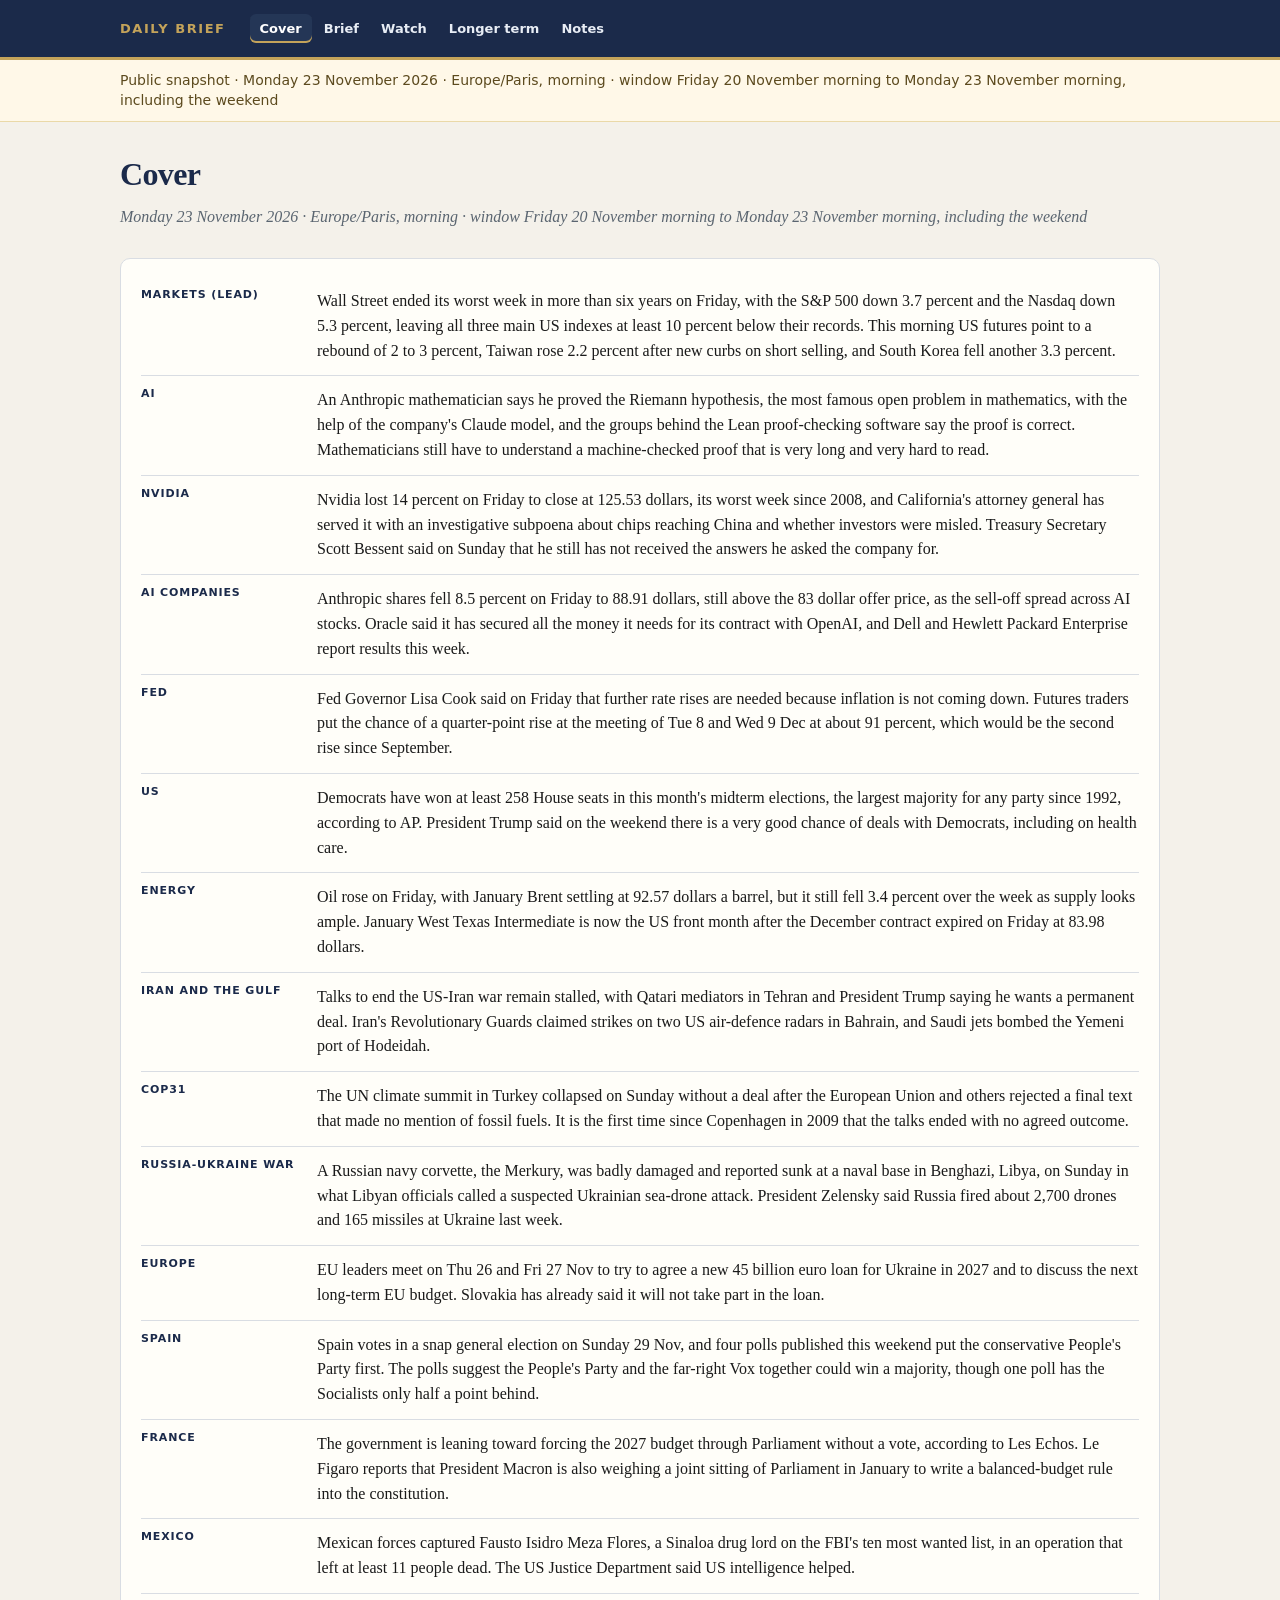
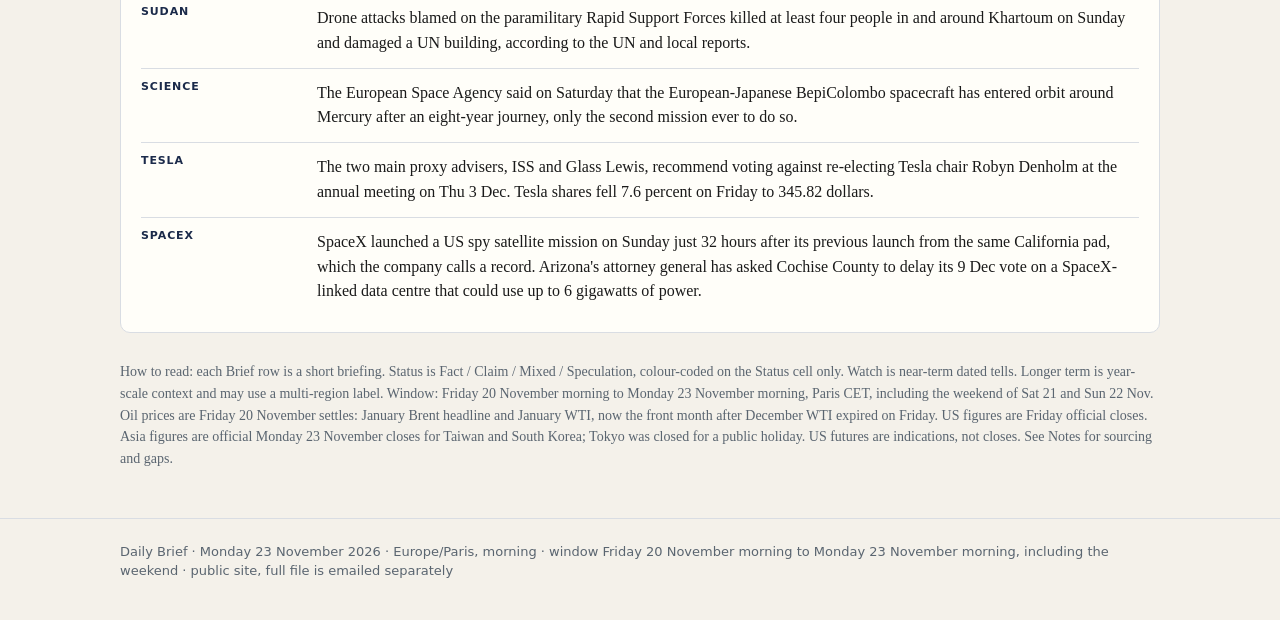
==== commit cafae97d: "Daily Brief Monday 23 November 2026  ·  Europe/Paris, morning  ·  window Friday 20 November morning " ====
--- a/index.html
+++ b/index.html
@@ -3,7 +3,7 @@
 <head>
   <meta charset="utf-8">
   <meta name="viewport" content="width=device-width, initial-scale=1">
-  <title>Cover · Daily Brief · Friday 20 November 2026  ·  Europe/Paris, morning  ·  window Thursday 19 November morning to Friday 20 November morning</title>
+  <title>Cover · Daily Brief · Monday 23 November 2026  ·  Europe/Paris, morning  ·  window Friday 20 November morning to Monday 23 November morning, including the weekend</title>
   <link rel="stylesheet" href="styles.css">
 </head>
 <body>
@@ -13,12 +13,12 @@
       <nav><a href="index.html" aria-current="page">Cover</a><a href="brief.html">Brief</a><a href="watch.html">Watch</a><a href="longer-term.html">Longer term</a><a href="notes.html">Notes</a></nav>
     </div>
   </header>
-  <div class="banner"><div class="wrap">Public snapshot · Friday 20 November 2026  ·  Europe/Paris, morning  ·  window Thursday 19 November morning to Friday 20 November morning</div></div>
+  <div class="banner"><div class="wrap">Public snapshot · Monday 23 November 2026  ·  Europe/Paris, morning  ·  window Friday 20 November morning to Monday 23 November morning, including the weekend</div></div>
   <main class="wrap">
     <h1>Cover</h1>
-    <p class="lede">Friday 20 November 2026  ·  Europe/Paris, morning  ·  window Thursday 19 November morning to Friday 20 November morning</p>
-    <section class="card"><div class="signal"><div class="kicker">Markets (lead)</div><div>Asian stock markets crashed on Friday as the sell-off in artificial intelligence shares spread, with Taiwan&#x27;s main index down 6.2 percent and both Japan&#x27;s Nikkei 225 and South Korea&#x27;s Kospi down more than 5 percent. European shares are expected to open lower after Wall Street&#x27;s worst day in months.</div></div><div class="signal"><div class="kicker">US markets</div><div>The Dow Jones index lost 1,101 points on Thursday and closed below 50,000 for the first time since June, while the S&amp;P 500 fell 2 percent for a sixth straight loss. Walmart&#x27;s cautious holiday outlook and a sharp drop in a Philadelphia factory survey added to the gloom.</div></div><div class="signal"><div class="kicker">AI companies</div><div>Anthropic&#x27;s shares opened 34 percent above their 83 dollar offer price on their first day of trading, then gave back half the gain to close at 97.17 dollars, up 17 percent. The sale formally closes today.</div></div><div class="signal"><div class="kicker">Nvidia</div><div>Nvidia fell 3.3 percent to 145.98 dollars on Thursday, a new 52-week low, as a new US rule requiring export licences for advanced chips to five more countries took effect.</div></div><div class="signal"><div class="kicker">Energy</div><div>Oil ended Thursday almost unchanged, with January Brent settling at 91.98 dollars, as Iranian claims that two supertankers hit mines in the Strait of Hormuz offset signs of ample supply. December West Texas Intermediate expires today.</div></div><div class="signal"><div class="kicker">Iran and the Gulf</div><div>Iran&#x27;s Revolutionary Guards said two supertankers loaded with more than 4 million barrels of crude hit naval mines and caught fire in the Strait of Hormuz, a claim not independently confirmed. Saudi authorities said a Houthi missile attack hit a tower in Riyadh.</div></div><div class="signal"><div class="kicker">Shenzhen summit</div><div>Donald Trump, Xi Jinping and Vladimir Putin signed a short peace declaration after the first-ever three-way meeting of their countries&#x27; leaders, saying a nuclear war must never be fought. It set out no arms-control talks and no Ukraine plan.</div></div><div class="signal"><div class="kicker">Ukraine and Russia</div><div>At a Berlin meeting of Ukraine&#x27;s allies, US envoy Jared Kushner said he believes Russia is comfortable with NATO-like security guarantees for postwar Ukraine. President Volodymyr Zelensky questioned whether both sides mean the same thing.</div></div><div class="signal"><div class="kicker">Myanmar</div><div>The International Court of Justice ruled by nine votes to six that Myanmar committed genocide against the Rohingya in 2017 and ordered it to prosecute those responsible and pay compensation. The ruling is final, but the court cannot enforce it.</div></div><div class="signal"><div class="kicker">India</div><div>Cyclone Akvan began crossing the Odisha coast on Friday morning after weakening, and officials report no major damage so far. More than 300,000 people were evacuated.</div></div><div class="signal"><div class="kicker">COP31</div><div>The UN climate summit in Antalya reaches its scheduled last day with a draft deal that drops all mention of fossil fuels and a 120 billion dollar adaptation finance target. Talks may run into the weekend.</div></div><div class="signal"><div class="kicker">Europe</div><div>The European Commission confirmed it was hit last month by a cyberattack that used a publicly available AI tool, with some systems still offline. EU lawmakers and governments also agreed to ease methane rules on gas imports to protect supply.</div></div><div class="signal"><div class="kicker">Ethiopia and Eritrea</div><div>Drone strikes and heavy artillery were reported overnight around the border town of Badme as both armies build up forces, raising fears of a full-scale war.</div></div><div class="signal"><div class="kicker">France</div><div>The Senate starts debating the 2027 budget today after the National Assembly rejected it, and the government is keeping open the option of forcing it through without a vote.</div></div><div class="signal"><div class="kicker">AI</div><div>A study reported in Nature finds that many bad habits of AI chatbots, including invented academic references, fade within about 16 months of a model generation&#x27;s release.</div></div><div class="signal"><div class="kicker">Tesla</div><div>Tesla opened public rides in its steering-wheel-free Cybercab in Dallas, the second city after Austin, but gave no fleet size or fares. Elon Musk also made his first visit to the Shanghai factory since 2023.</div></div><div class="signal"><div class="kicker">SpaceX</div><div>Anthropic&#x27;s final prospectus confirms its computing contract with SpaceX&#x27;s AI unit, worth up to 120.5 billion dollars, unchanged. Mexico&#x27;s environment agency and SpaceX dispute whether debris from the last Starship flight reached a Mexican beach.</div></div><div class="signal"><div class="kicker">Palantir</div><div>Senators Thom Tillis and Ron Wyden said they will place holds on Palantir security chief Michael LoSapio&#x27;s nomination to run the US cyber defence agency after he would not say who won the 2020 election.</div></div></section><p class="how">How to read: each Brief row is a short briefing. Status is Fact / Claim / Mixed / Speculation, colour-coded on the Status cell only. Watch is near-term dated tells. Longer term is year-scale context and may use a multi-region label. Window: Thursday 19 November morning to Friday 20 November morning, Paris CET. Oil prices are Thursday 19 November settles: January Brent headline, December WTI front month (expires Friday 20 November) and January WTI. Asia figures are official Friday 20 November closes, with a correction to Thursday&#x27;s Kospi. US figures are Thursday closes. The Anthropic offering close, the COP31 outcome and the USSF-317 launch are pending. See Notes for sourcing and gaps.</p>
+    <p class="lede">Monday 23 November 2026  ·  Europe/Paris, morning  ·  window Friday 20 November morning to Monday 23 November morning, including the weekend</p>
+    <section class="card"><div class="signal"><div class="kicker">Markets (lead)</div><div>Wall Street ended its worst week in more than six years on Friday, with the S&amp;P 500 down 3.7 percent and the Nasdaq down 5.3 percent, leaving all three main US indexes at least 10 percent below their records. This morning US futures point to a rebound of 2 to 3 percent, Taiwan rose 2.2 percent after new curbs on short selling, and South Korea fell another 3.3 percent.</div></div><div class="signal"><div class="kicker">AI</div><div>An Anthropic mathematician says he proved the Riemann hypothesis, the most famous open problem in mathematics, with the help of the company&#x27;s Claude model, and the groups behind the Lean proof-checking software say the proof is correct. Mathematicians still have to understand a machine-checked proof that is very long and very hard to read.</div></div><div class="signal"><div class="kicker">Nvidia</div><div>Nvidia lost 14 percent on Friday to close at 125.53 dollars, its worst week since 2008, and California&#x27;s attorney general has served it with an investigative subpoena about chips reaching China and whether investors were misled. Treasury Secretary Scott Bessent said on Sunday that he still has not received the answers he asked the company for.</div></div><div class="signal"><div class="kicker">AI companies</div><div>Anthropic shares fell 8.5 percent on Friday to 88.91 dollars, still above the 83 dollar offer price, as the sell-off spread across AI stocks. Oracle said it has secured all the money it needs for its contract with OpenAI, and Dell and Hewlett Packard Enterprise report results this week.</div></div><div class="signal"><div class="kicker">Fed</div><div>Fed Governor Lisa Cook said on Friday that further rate rises are needed because inflation is not coming down. Futures traders put the chance of a quarter-point rise at the meeting of Tue 8 and Wed 9 Dec at about 91 percent, which would be the second rise since September.</div></div><div class="signal"><div class="kicker">US</div><div>Democrats have won at least 258 House seats in this month&#x27;s midterm elections, the largest majority for any party since 1992, according to AP. President Trump said on the weekend there is a very good chance of deals with Democrats, including on health care.</div></div><div class="signal"><div class="kicker">Energy</div><div>Oil rose on Friday, with January Brent settling at 92.57 dollars a barrel, but it still fell 3.4 percent over the week as supply looks ample. January West Texas Intermediate is now the US front month after the December contract expired on Friday at 83.98 dollars.</div></div><div class="signal"><div class="kicker">Iran and the Gulf</div><div>Talks to end the US-Iran war remain stalled, with Qatari mediators in Tehran and President Trump saying he wants a permanent deal. Iran&#x27;s Revolutionary Guards claimed strikes on two US air-defence radars in Bahrain, and Saudi jets bombed the Yemeni port of Hodeidah.</div></div><div class="signal"><div class="kicker">COP31</div><div>The UN climate summit in Turkey collapsed on Sunday without a deal after the European Union and others rejected a final text that made no mention of fossil fuels. It is the first time since Copenhagen in 2009 that the talks ended with no agreed outcome.</div></div><div class="signal"><div class="kicker">Russia-Ukraine war</div><div>A Russian navy corvette, the Merkury, was badly damaged and reported sunk at a naval base in Benghazi, Libya, on Sunday in what Libyan officials called a suspected Ukrainian sea-drone attack. President Zelensky said Russia fired about 2,700 drones and 165 missiles at Ukraine last week.</div></div><div class="signal"><div class="kicker">Europe</div><div>EU leaders meet on Thu 26 and Fri 27 Nov to try to agree a new 45 billion euro loan for Ukraine in 2027 and to discuss the next long-term EU budget. Slovakia has already said it will not take part in the loan.</div></div><div class="signal"><div class="kicker">Spain</div><div>Spain votes in a snap general election on Sunday 29 Nov, and four polls published this weekend put the conservative People&#x27;s Party first. The polls suggest the People&#x27;s Party and the far-right Vox together could win a majority, though one poll has the Socialists only half a point behind.</div></div><div class="signal"><div class="kicker">France</div><div>The government is leaning toward forcing the 2027 budget through Parliament without a vote, according to Les Echos. Le Figaro reports that President Macron is also weighing a joint sitting of Parliament in January to write a balanced-budget rule into the constitution.</div></div><div class="signal"><div class="kicker">Mexico</div><div>Mexican forces captured Fausto Isidro Meza Flores, a Sinaloa drug lord on the FBI&#x27;s ten most wanted list, in an operation that left at least 11 people dead. The US Justice Department said US intelligence helped.</div></div><div class="signal"><div class="kicker">Sudan</div><div>Drone attacks blamed on the paramilitary Rapid Support Forces killed at least four people in and around Khartoum on Sunday and damaged a UN building, according to the UN and local reports.</div></div><div class="signal"><div class="kicker">Science</div><div>The European Space Agency said on Saturday that the European-Japanese BepiColombo spacecraft has entered orbit around Mercury after an eight-year journey, only the second mission ever to do so.</div></div><div class="signal"><div class="kicker">Tesla</div><div>The two main proxy advisers, ISS and Glass Lewis, recommend voting against re-electing Tesla chair Robyn Denholm at the annual meeting on Thu 3 Dec. Tesla shares fell 7.6 percent on Friday to 345.82 dollars.</div></div><div class="signal"><div class="kicker">SpaceX</div><div>SpaceX launched a US spy satellite mission on Sunday just 32 hours after its previous launch from the same California pad, which the company calls a record. Arizona&#x27;s attorney general has asked Cochise County to delay its 9 Dec vote on a SpaceX-linked data centre that could use up to 6 gigawatts of power.</div></div></section><p class="how">How to read: each Brief row is a short briefing. Status is Fact / Claim / Mixed / Speculation, colour-coded on the Status cell only. Watch is near-term dated tells. Longer term is year-scale context and may use a multi-region label. Window: Friday 20 November morning to Monday 23 November morning, Paris CET, including the weekend of Sat 21 and Sun 22 Nov. Oil prices are Friday 20 November settles: January Brent headline and January WTI, now the front month after December WTI expired on Friday. US figures are Friday official closes. Asia figures are official Monday 23 November closes for Taiwan and South Korea; Tokyo was closed for a public holiday. US futures are indications, not closes. See Notes for sourcing and gaps.</p>
   </main>
-  <footer class="site"><div class="wrap">Daily Brief · Friday 20 November 2026  ·  Europe/Paris, morning  ·  window Thursday 19 November morning to Friday 20 November morning · public site, full file is emailed separately</div></footer>
+  <footer class="site"><div class="wrap">Daily Brief · Monday 23 November 2026  ·  Europe/Paris, morning  ·  window Friday 20 November morning to Monday 23 November morning, including the weekend · public site, full file is emailed separately</div></footer>
 </body>
 </html>
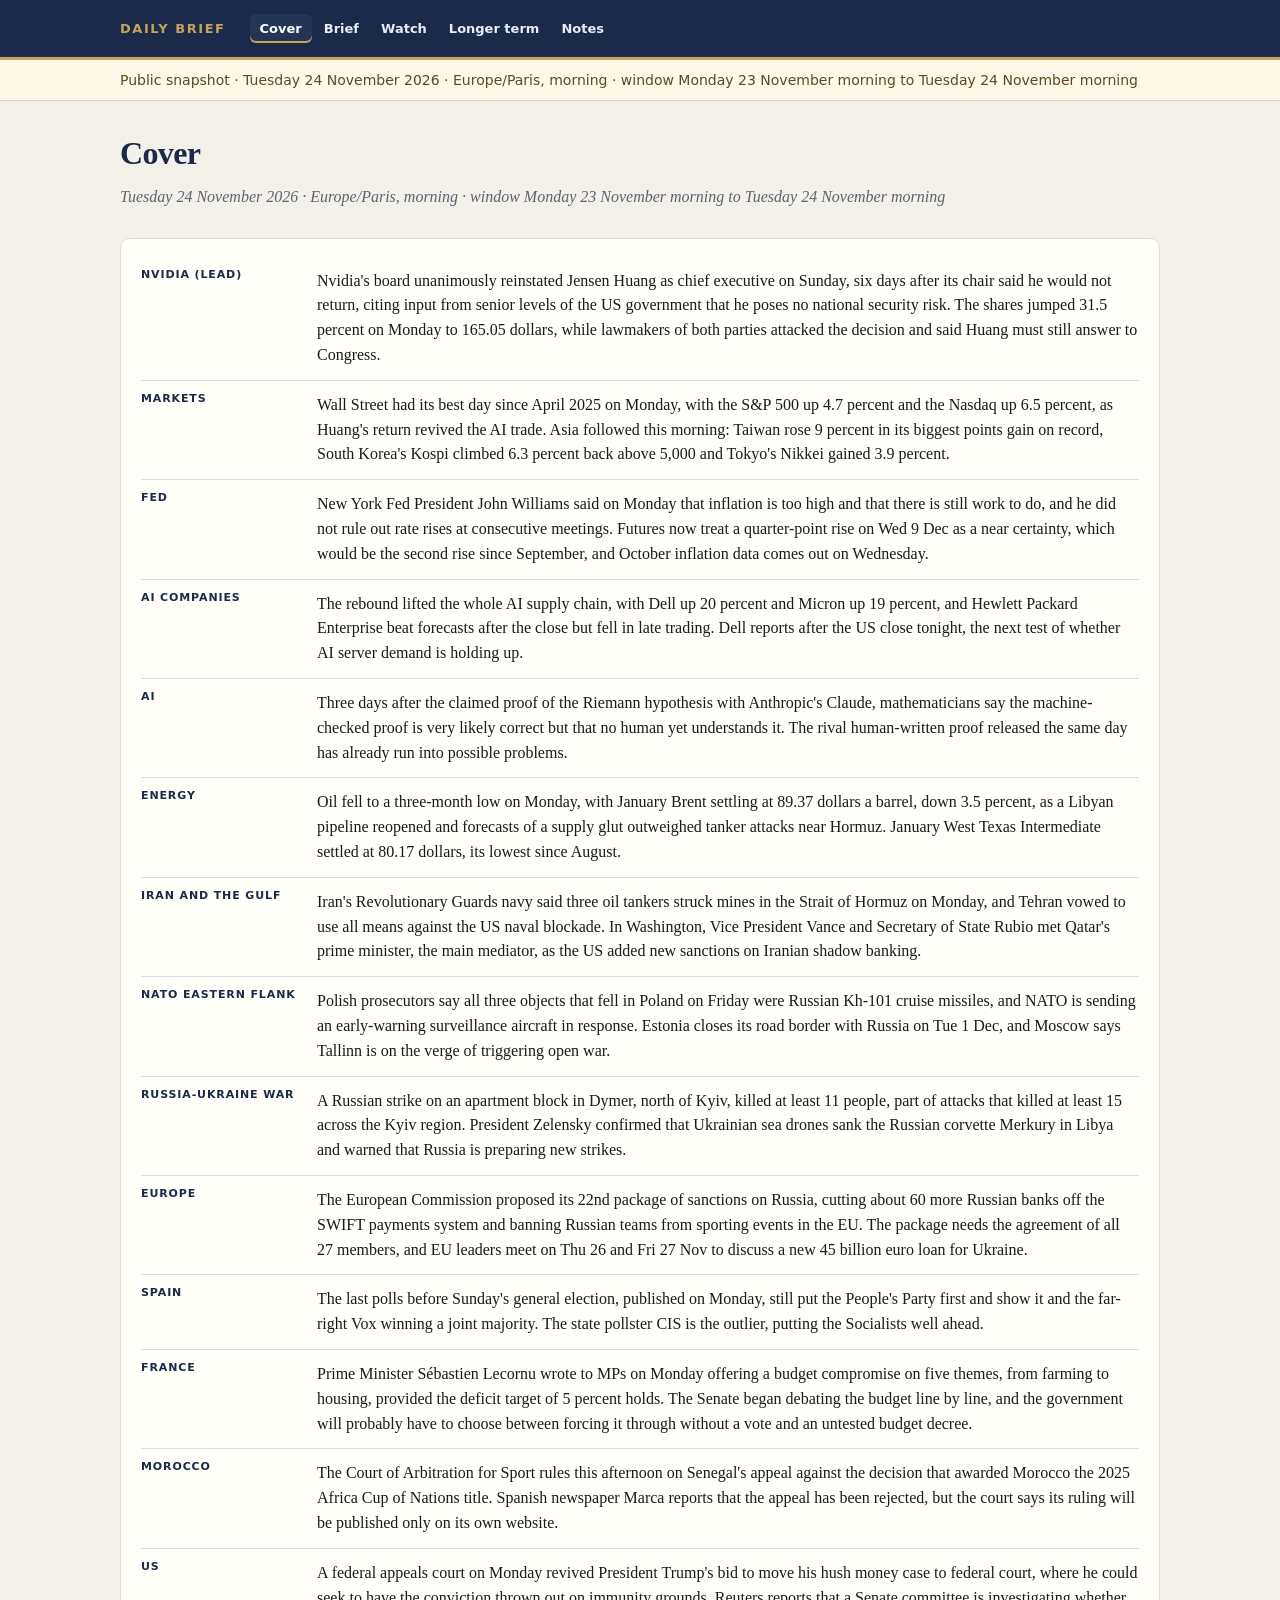
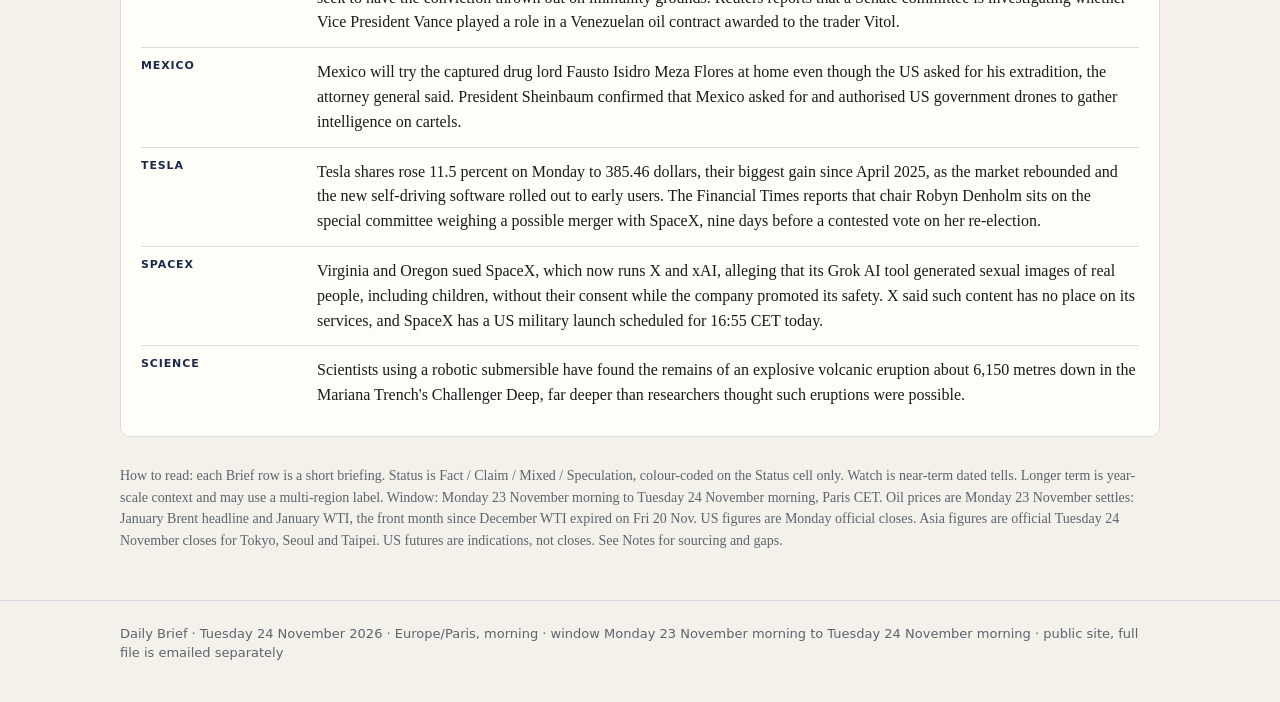
==== commit e4079cf1: "Daily Brief Tuesday 24 November 2026  ·  Europe/Paris, morning  ·  window Monday 23 November morning" ====
--- a/index.html
+++ b/index.html
@@ -3,7 +3,7 @@
 <head>
   <meta charset="utf-8">
   <meta name="viewport" content="width=device-width, initial-scale=1">
-  <title>Cover · Daily Brief · Monday 23 November 2026  ·  Europe/Paris, morning  ·  window Friday 20 November morning to Monday 23 November morning, including the weekend</title>
+  <title>Cover · Daily Brief · Tuesday 24 November 2026  ·  Europe/Paris, morning  ·  window Monday 23 November morning to Tuesday 24 November morning</title>
   <link rel="stylesheet" href="styles.css">
 </head>
 <body>
@@ -13,12 +13,12 @@
       <nav><a href="index.html" aria-current="page">Cover</a><a href="brief.html">Brief</a><a href="watch.html">Watch</a><a href="longer-term.html">Longer term</a><a href="notes.html">Notes</a></nav>
     </div>
   </header>
-  <div class="banner"><div class="wrap">Public snapshot · Monday 23 November 2026  ·  Europe/Paris, morning  ·  window Friday 20 November morning to Monday 23 November morning, including the weekend</div></div>
+  <div class="banner"><div class="wrap">Public snapshot · Tuesday 24 November 2026  ·  Europe/Paris, morning  ·  window Monday 23 November morning to Tuesday 24 November morning</div></div>
   <main class="wrap">
     <h1>Cover</h1>
-    <p class="lede">Monday 23 November 2026  ·  Europe/Paris, morning  ·  window Friday 20 November morning to Monday 23 November morning, including the weekend</p>
-    <section class="card"><div class="signal"><div class="kicker">Markets (lead)</div><div>Wall Street ended its worst week in more than six years on Friday, with the S&amp;P 500 down 3.7 percent and the Nasdaq down 5.3 percent, leaving all three main US indexes at least 10 percent below their records. This morning US futures point to a rebound of 2 to 3 percent, Taiwan rose 2.2 percent after new curbs on short selling, and South Korea fell another 3.3 percent.</div></div><div class="signal"><div class="kicker">AI</div><div>An Anthropic mathematician says he proved the Riemann hypothesis, the most famous open problem in mathematics, with the help of the company&#x27;s Claude model, and the groups behind the Lean proof-checking software say the proof is correct. Mathematicians still have to understand a machine-checked proof that is very long and very hard to read.</div></div><div class="signal"><div class="kicker">Nvidia</div><div>Nvidia lost 14 percent on Friday to close at 125.53 dollars, its worst week since 2008, and California&#x27;s attorney general has served it with an investigative subpoena about chips reaching China and whether investors were misled. Treasury Secretary Scott Bessent said on Sunday that he still has not received the answers he asked the company for.</div></div><div class="signal"><div class="kicker">AI companies</div><div>Anthropic shares fell 8.5 percent on Friday to 88.91 dollars, still above the 83 dollar offer price, as the sell-off spread across AI stocks. Oracle said it has secured all the money it needs for its contract with OpenAI, and Dell and Hewlett Packard Enterprise report results this week.</div></div><div class="signal"><div class="kicker">Fed</div><div>Fed Governor Lisa Cook said on Friday that further rate rises are needed because inflation is not coming down. Futures traders put the chance of a quarter-point rise at the meeting of Tue 8 and Wed 9 Dec at about 91 percent, which would be the second rise since September.</div></div><div class="signal"><div class="kicker">US</div><div>Democrats have won at least 258 House seats in this month&#x27;s midterm elections, the largest majority for any party since 1992, according to AP. President Trump said on the weekend there is a very good chance of deals with Democrats, including on health care.</div></div><div class="signal"><div class="kicker">Energy</div><div>Oil rose on Friday, with January Brent settling at 92.57 dollars a barrel, but it still fell 3.4 percent over the week as supply looks ample. January West Texas Intermediate is now the US front month after the December contract expired on Friday at 83.98 dollars.</div></div><div class="signal"><div class="kicker">Iran and the Gulf</div><div>Talks to end the US-Iran war remain stalled, with Qatari mediators in Tehran and President Trump saying he wants a permanent deal. Iran&#x27;s Revolutionary Guards claimed strikes on two US air-defence radars in Bahrain, and Saudi jets bombed the Yemeni port of Hodeidah.</div></div><div class="signal"><div class="kicker">COP31</div><div>The UN climate summit in Turkey collapsed on Sunday without a deal after the European Union and others rejected a final text that made no mention of fossil fuels. It is the first time since Copenhagen in 2009 that the talks ended with no agreed outcome.</div></div><div class="signal"><div class="kicker">Russia-Ukraine war</div><div>A Russian navy corvette, the Merkury, was badly damaged and reported sunk at a naval base in Benghazi, Libya, on Sunday in what Libyan officials called a suspected Ukrainian sea-drone attack. President Zelensky said Russia fired about 2,700 drones and 165 missiles at Ukraine last week.</div></div><div class="signal"><div class="kicker">Europe</div><div>EU leaders meet on Thu 26 and Fri 27 Nov to try to agree a new 45 billion euro loan for Ukraine in 2027 and to discuss the next long-term EU budget. Slovakia has already said it will not take part in the loan.</div></div><div class="signal"><div class="kicker">Spain</div><div>Spain votes in a snap general election on Sunday 29 Nov, and four polls published this weekend put the conservative People&#x27;s Party first. The polls suggest the People&#x27;s Party and the far-right Vox together could win a majority, though one poll has the Socialists only half a point behind.</div></div><div class="signal"><div class="kicker">France</div><div>The government is leaning toward forcing the 2027 budget through Parliament without a vote, according to Les Echos. Le Figaro reports that President Macron is also weighing a joint sitting of Parliament in January to write a balanced-budget rule into the constitution.</div></div><div class="signal"><div class="kicker">Mexico</div><div>Mexican forces captured Fausto Isidro Meza Flores, a Sinaloa drug lord on the FBI&#x27;s ten most wanted list, in an operation that left at least 11 people dead. The US Justice Department said US intelligence helped.</div></div><div class="signal"><div class="kicker">Sudan</div><div>Drone attacks blamed on the paramilitary Rapid Support Forces killed at least four people in and around Khartoum on Sunday and damaged a UN building, according to the UN and local reports.</div></div><div class="signal"><div class="kicker">Science</div><div>The European Space Agency said on Saturday that the European-Japanese BepiColombo spacecraft has entered orbit around Mercury after an eight-year journey, only the second mission ever to do so.</div></div><div class="signal"><div class="kicker">Tesla</div><div>The two main proxy advisers, ISS and Glass Lewis, recommend voting against re-electing Tesla chair Robyn Denholm at the annual meeting on Thu 3 Dec. Tesla shares fell 7.6 percent on Friday to 345.82 dollars.</div></div><div class="signal"><div class="kicker">SpaceX</div><div>SpaceX launched a US spy satellite mission on Sunday just 32 hours after its previous launch from the same California pad, which the company calls a record. Arizona&#x27;s attorney general has asked Cochise County to delay its 9 Dec vote on a SpaceX-linked data centre that could use up to 6 gigawatts of power.</div></div></section><p class="how">How to read: each Brief row is a short briefing. Status is Fact / Claim / Mixed / Speculation, colour-coded on the Status cell only. Watch is near-term dated tells. Longer term is year-scale context and may use a multi-region label. Window: Friday 20 November morning to Monday 23 November morning, Paris CET, including the weekend of Sat 21 and Sun 22 Nov. Oil prices are Friday 20 November settles: January Brent headline and January WTI, now the front month after December WTI expired on Friday. US figures are Friday official closes. Asia figures are official Monday 23 November closes for Taiwan and South Korea; Tokyo was closed for a public holiday. US futures are indications, not closes. See Notes for sourcing and gaps.</p>
+    <p class="lede">Tuesday 24 November 2026  ·  Europe/Paris, morning  ·  window Monday 23 November morning to Tuesday 24 November morning</p>
+    <section class="card"><div class="signal"><div class="kicker">Nvidia (lead)</div><div>Nvidia&#x27;s board unanimously reinstated Jensen Huang as chief executive on Sunday, six days after its chair said he would not return, citing input from senior levels of the US government that he poses no national security risk. The shares jumped 31.5 percent on Monday to 165.05 dollars, while lawmakers of both parties attacked the decision and said Huang must still answer to Congress.</div></div><div class="signal"><div class="kicker">Markets</div><div>Wall Street had its best day since April 2025 on Monday, with the S&amp;P 500 up 4.7 percent and the Nasdaq up 6.5 percent, as Huang&#x27;s return revived the AI trade. Asia followed this morning: Taiwan rose 9 percent in its biggest points gain on record, South Korea&#x27;s Kospi climbed 6.3 percent back above 5,000 and Tokyo&#x27;s Nikkei gained 3.9 percent.</div></div><div class="signal"><div class="kicker">Fed</div><div>New York Fed President John Williams said on Monday that inflation is too high and that there is still work to do, and he did not rule out rate rises at consecutive meetings. Futures now treat a quarter-point rise on Wed 9 Dec as a near certainty, which would be the second rise since September, and October inflation data comes out on Wednesday.</div></div><div class="signal"><div class="kicker">AI companies</div><div>The rebound lifted the whole AI supply chain, with Dell up 20 percent and Micron up 19 percent, and Hewlett Packard Enterprise beat forecasts after the close but fell in late trading. Dell reports after the US close tonight, the next test of whether AI server demand is holding up.</div></div><div class="signal"><div class="kicker">AI</div><div>Three days after the claimed proof of the Riemann hypothesis with Anthropic&#x27;s Claude, mathematicians say the machine-checked proof is very likely correct but that no human yet understands it. The rival human-written proof released the same day has already run into possible problems.</div></div><div class="signal"><div class="kicker">Energy</div><div>Oil fell to a three-month low on Monday, with January Brent settling at 89.37 dollars a barrel, down 3.5 percent, as a Libyan pipeline reopened and forecasts of a supply glut outweighed tanker attacks near Hormuz. January West Texas Intermediate settled at 80.17 dollars, its lowest since August.</div></div><div class="signal"><div class="kicker">Iran and the Gulf</div><div>Iran&#x27;s Revolutionary Guards navy said three oil tankers struck mines in the Strait of Hormuz on Monday, and Tehran vowed to use all means against the US naval blockade. In Washington, Vice President Vance and Secretary of State Rubio met Qatar&#x27;s prime minister, the main mediator, as the US added new sanctions on Iranian shadow banking.</div></div><div class="signal"><div class="kicker">NATO eastern flank</div><div>Polish prosecutors say all three objects that fell in Poland on Friday were Russian Kh-101 cruise missiles, and NATO is sending an early-warning surveillance aircraft in response. Estonia closes its road border with Russia on Tue 1 Dec, and Moscow says Tallinn is on the verge of triggering open war.</div></div><div class="signal"><div class="kicker">Russia-Ukraine war</div><div>A Russian strike on an apartment block in Dymer, north of Kyiv, killed at least 11 people, part of attacks that killed at least 15 across the Kyiv region. President Zelensky confirmed that Ukrainian sea drones sank the Russian corvette Merkury in Libya and warned that Russia is preparing new strikes.</div></div><div class="signal"><div class="kicker">Europe</div><div>The European Commission proposed its 22nd package of sanctions on Russia, cutting about 60 more Russian banks off the SWIFT payments system and banning Russian teams from sporting events in the EU. The package needs the agreement of all 27 members, and EU leaders meet on Thu 26 and Fri 27 Nov to discuss a new 45 billion euro loan for Ukraine.</div></div><div class="signal"><div class="kicker">Spain</div><div>The last polls before Sunday&#x27;s general election, published on Monday, still put the People&#x27;s Party first and show it and the far-right Vox winning a joint majority. The state pollster CIS is the outlier, putting the Socialists well ahead.</div></div><div class="signal"><div class="kicker">France</div><div>Prime Minister Sébastien Lecornu wrote to MPs on Monday offering a budget compromise on five themes, from farming to housing, provided the deficit target of 5 percent holds. The Senate began debating the budget line by line, and the government will probably have to choose between forcing it through without a vote and an untested budget decree.</div></div><div class="signal"><div class="kicker">Morocco</div><div>The Court of Arbitration for Sport rules this afternoon on Senegal&#x27;s appeal against the decision that awarded Morocco the 2025 Africa Cup of Nations title. Spanish newspaper Marca reports that the appeal has been rejected, but the court says its ruling will be published only on its own website.</div></div><div class="signal"><div class="kicker">US</div><div>A federal appeals court on Monday revived President Trump&#x27;s bid to move his hush money case to federal court, where he could seek to have the conviction thrown out on immunity grounds. Reuters reports that a Senate committee is investigating whether Vice President Vance played a role in a Venezuelan oil contract awarded to the trader Vitol.</div></div><div class="signal"><div class="kicker">Mexico</div><div>Mexico will try the captured drug lord Fausto Isidro Meza Flores at home even though the US asked for his extradition, the attorney general said. President Sheinbaum confirmed that Mexico asked for and authorised US government drones to gather intelligence on cartels.</div></div><div class="signal"><div class="kicker">Tesla</div><div>Tesla shares rose 11.5 percent on Monday to 385.46 dollars, their biggest gain since April 2025, as the market rebounded and the new self-driving software rolled out to early users. The Financial Times reports that chair Robyn Denholm sits on the special committee weighing a possible merger with SpaceX, nine days before a contested vote on her re-election.</div></div><div class="signal"><div class="kicker">SpaceX</div><div>Virginia and Oregon sued SpaceX, which now runs X and xAI, alleging that its Grok AI tool generated sexual images of real people, including children, without their consent while the company promoted its safety. X said such content has no place on its services, and SpaceX has a US military launch scheduled for 16:55 CET today.</div></div><div class="signal"><div class="kicker">Science</div><div>Scientists using a robotic submersible have found the remains of an explosive volcanic eruption about 6,150 metres down in the Mariana Trench&#x27;s Challenger Deep, far deeper than researchers thought such eruptions were possible.</div></div></section><p class="how">How to read: each Brief row is a short briefing. Status is Fact / Claim / Mixed / Speculation, colour-coded on the Status cell only. Watch is near-term dated tells. Longer term is year-scale context and may use a multi-region label. Window: Monday 23 November morning to Tuesday 24 November morning, Paris CET. Oil prices are Monday 23 November settles: January Brent headline and January WTI, the front month since December WTI expired on Fri 20 Nov. US figures are Monday official closes. Asia figures are official Tuesday 24 November closes for Tokyo, Seoul and Taipei. US futures are indications, not closes. See Notes for sourcing and gaps.</p>
   </main>
-  <footer class="site"><div class="wrap">Daily Brief · Monday 23 November 2026  ·  Europe/Paris, morning  ·  window Friday 20 November morning to Monday 23 November morning, including the weekend · public site, full file is emailed separately</div></footer>
+  <footer class="site"><div class="wrap">Daily Brief · Tuesday 24 November 2026  ·  Europe/Paris, morning  ·  window Monday 23 November morning to Tuesday 24 November morning · public site, full file is emailed separately</div></footer>
 </body>
 </html>
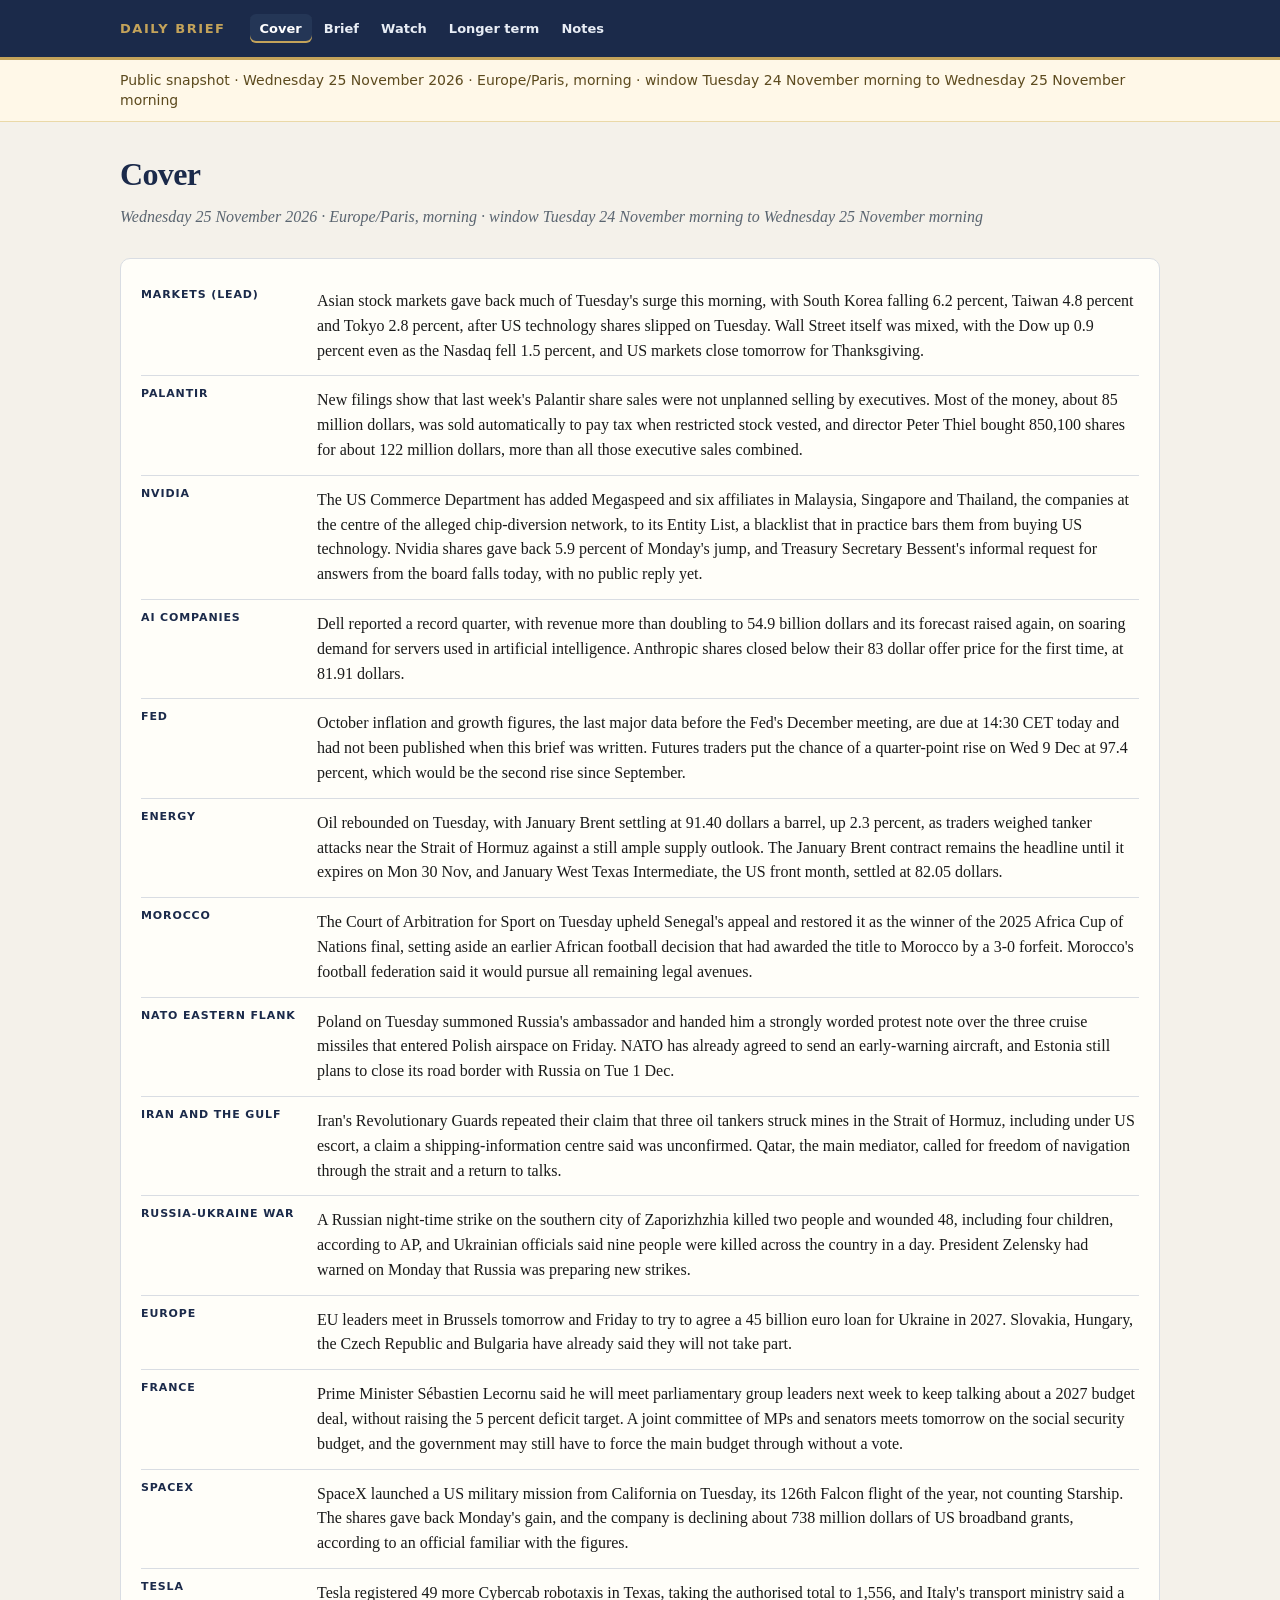
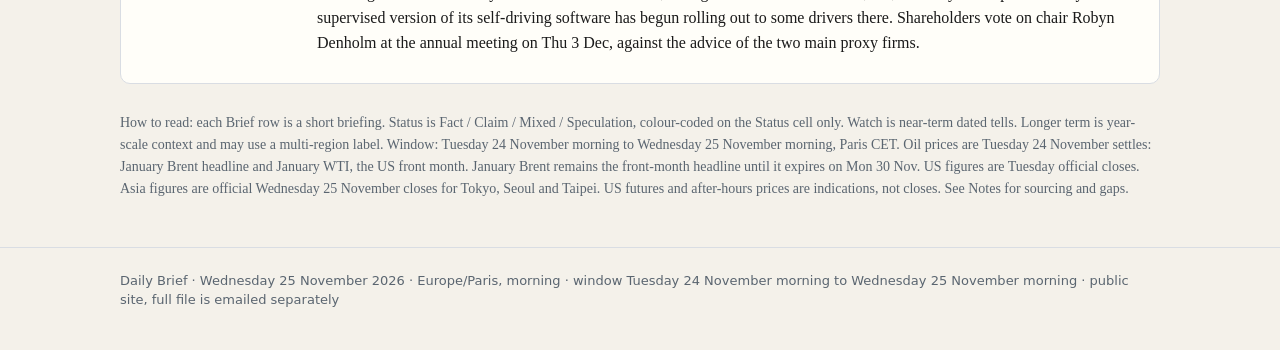
==== commit 0e58a6f8: "Daily Brief Wednesday 25 November 2026  ·  Europe/Paris, morning  ·  window Tuesday 24 November morn" ====
--- a/index.html
+++ b/index.html
@@ -3,7 +3,7 @@
 <head>
   <meta charset="utf-8">
   <meta name="viewport" content="width=device-width, initial-scale=1">
-  <title>Cover · Daily Brief · Tuesday 24 November 2026  ·  Europe/Paris, morning  ·  window Monday 23 November morning to Tuesday 24 November morning</title>
+  <title>Cover · Daily Brief · Wednesday 25 November 2026  ·  Europe/Paris, morning  ·  window Tuesday 24 November morning to Wednesday 25 November morning</title>
   <link rel="stylesheet" href="styles.css">
 </head>
 <body>
@@ -13,12 +13,12 @@
       <nav><a href="index.html" aria-current="page">Cover</a><a href="brief.html">Brief</a><a href="watch.html">Watch</a><a href="longer-term.html">Longer term</a><a href="notes.html">Notes</a></nav>
     </div>
   </header>
-  <div class="banner"><div class="wrap">Public snapshot · Tuesday 24 November 2026  ·  Europe/Paris, morning  ·  window Monday 23 November morning to Tuesday 24 November morning</div></div>
+  <div class="banner"><div class="wrap">Public snapshot · Wednesday 25 November 2026  ·  Europe/Paris, morning  ·  window Tuesday 24 November morning to Wednesday 25 November morning</div></div>
   <main class="wrap">
     <h1>Cover</h1>
-    <p class="lede">Tuesday 24 November 2026  ·  Europe/Paris, morning  ·  window Monday 23 November morning to Tuesday 24 November morning</p>
-    <section class="card"><div class="signal"><div class="kicker">Nvidia (lead)</div><div>Nvidia&#x27;s board unanimously reinstated Jensen Huang as chief executive on Sunday, six days after its chair said he would not return, citing input from senior levels of the US government that he poses no national security risk. The shares jumped 31.5 percent on Monday to 165.05 dollars, while lawmakers of both parties attacked the decision and said Huang must still answer to Congress.</div></div><div class="signal"><div class="kicker">Markets</div><div>Wall Street had its best day since April 2025 on Monday, with the S&amp;P 500 up 4.7 percent and the Nasdaq up 6.5 percent, as Huang&#x27;s return revived the AI trade. Asia followed this morning: Taiwan rose 9 percent in its biggest points gain on record, South Korea&#x27;s Kospi climbed 6.3 percent back above 5,000 and Tokyo&#x27;s Nikkei gained 3.9 percent.</div></div><div class="signal"><div class="kicker">Fed</div><div>New York Fed President John Williams said on Monday that inflation is too high and that there is still work to do, and he did not rule out rate rises at consecutive meetings. Futures now treat a quarter-point rise on Wed 9 Dec as a near certainty, which would be the second rise since September, and October inflation data comes out on Wednesday.</div></div><div class="signal"><div class="kicker">AI companies</div><div>The rebound lifted the whole AI supply chain, with Dell up 20 percent and Micron up 19 percent, and Hewlett Packard Enterprise beat forecasts after the close but fell in late trading. Dell reports after the US close tonight, the next test of whether AI server demand is holding up.</div></div><div class="signal"><div class="kicker">AI</div><div>Three days after the claimed proof of the Riemann hypothesis with Anthropic&#x27;s Claude, mathematicians say the machine-checked proof is very likely correct but that no human yet understands it. The rival human-written proof released the same day has already run into possible problems.</div></div><div class="signal"><div class="kicker">Energy</div><div>Oil fell to a three-month low on Monday, with January Brent settling at 89.37 dollars a barrel, down 3.5 percent, as a Libyan pipeline reopened and forecasts of a supply glut outweighed tanker attacks near Hormuz. January West Texas Intermediate settled at 80.17 dollars, its lowest since August.</div></div><div class="signal"><div class="kicker">Iran and the Gulf</div><div>Iran&#x27;s Revolutionary Guards navy said three oil tankers struck mines in the Strait of Hormuz on Monday, and Tehran vowed to use all means against the US naval blockade. In Washington, Vice President Vance and Secretary of State Rubio met Qatar&#x27;s prime minister, the main mediator, as the US added new sanctions on Iranian shadow banking.</div></div><div class="signal"><div class="kicker">NATO eastern flank</div><div>Polish prosecutors say all three objects that fell in Poland on Friday were Russian Kh-101 cruise missiles, and NATO is sending an early-warning surveillance aircraft in response. Estonia closes its road border with Russia on Tue 1 Dec, and Moscow says Tallinn is on the verge of triggering open war.</div></div><div class="signal"><div class="kicker">Russia-Ukraine war</div><div>A Russian strike on an apartment block in Dymer, north of Kyiv, killed at least 11 people, part of attacks that killed at least 15 across the Kyiv region. President Zelensky confirmed that Ukrainian sea drones sank the Russian corvette Merkury in Libya and warned that Russia is preparing new strikes.</div></div><div class="signal"><div class="kicker">Europe</div><div>The European Commission proposed its 22nd package of sanctions on Russia, cutting about 60 more Russian banks off the SWIFT payments system and banning Russian teams from sporting events in the EU. The package needs the agreement of all 27 members, and EU leaders meet on Thu 26 and Fri 27 Nov to discuss a new 45 billion euro loan for Ukraine.</div></div><div class="signal"><div class="kicker">Spain</div><div>The last polls before Sunday&#x27;s general election, published on Monday, still put the People&#x27;s Party first and show it and the far-right Vox winning a joint majority. The state pollster CIS is the outlier, putting the Socialists well ahead.</div></div><div class="signal"><div class="kicker">France</div><div>Prime Minister Sébastien Lecornu wrote to MPs on Monday offering a budget compromise on five themes, from farming to housing, provided the deficit target of 5 percent holds. The Senate began debating the budget line by line, and the government will probably have to choose between forcing it through without a vote and an untested budget decree.</div></div><div class="signal"><div class="kicker">Morocco</div><div>The Court of Arbitration for Sport rules this afternoon on Senegal&#x27;s appeal against the decision that awarded Morocco the 2025 Africa Cup of Nations title. Spanish newspaper Marca reports that the appeal has been rejected, but the court says its ruling will be published only on its own website.</div></div><div class="signal"><div class="kicker">US</div><div>A federal appeals court on Monday revived President Trump&#x27;s bid to move his hush money case to federal court, where he could seek to have the conviction thrown out on immunity grounds. Reuters reports that a Senate committee is investigating whether Vice President Vance played a role in a Venezuelan oil contract awarded to the trader Vitol.</div></div><div class="signal"><div class="kicker">Mexico</div><div>Mexico will try the captured drug lord Fausto Isidro Meza Flores at home even though the US asked for his extradition, the attorney general said. President Sheinbaum confirmed that Mexico asked for and authorised US government drones to gather intelligence on cartels.</div></div><div class="signal"><div class="kicker">Tesla</div><div>Tesla shares rose 11.5 percent on Monday to 385.46 dollars, their biggest gain since April 2025, as the market rebounded and the new self-driving software rolled out to early users. The Financial Times reports that chair Robyn Denholm sits on the special committee weighing a possible merger with SpaceX, nine days before a contested vote on her re-election.</div></div><div class="signal"><div class="kicker">SpaceX</div><div>Virginia and Oregon sued SpaceX, which now runs X and xAI, alleging that its Grok AI tool generated sexual images of real people, including children, without their consent while the company promoted its safety. X said such content has no place on its services, and SpaceX has a US military launch scheduled for 16:55 CET today.</div></div><div class="signal"><div class="kicker">Science</div><div>Scientists using a robotic submersible have found the remains of an explosive volcanic eruption about 6,150 metres down in the Mariana Trench&#x27;s Challenger Deep, far deeper than researchers thought such eruptions were possible.</div></div></section><p class="how">How to read: each Brief row is a short briefing. Status is Fact / Claim / Mixed / Speculation, colour-coded on the Status cell only. Watch is near-term dated tells. Longer term is year-scale context and may use a multi-region label. Window: Monday 23 November morning to Tuesday 24 November morning, Paris CET. Oil prices are Monday 23 November settles: January Brent headline and January WTI, the front month since December WTI expired on Fri 20 Nov. US figures are Monday official closes. Asia figures are official Tuesday 24 November closes for Tokyo, Seoul and Taipei. US futures are indications, not closes. See Notes for sourcing and gaps.</p>
+    <p class="lede">Wednesday 25 November 2026  ·  Europe/Paris, morning  ·  window Tuesday 24 November morning to Wednesday 25 November morning</p>
+    <section class="card"><div class="signal"><div class="kicker">Markets (lead)</div><div>Asian stock markets gave back much of Tuesday&#x27;s surge this morning, with South Korea falling 6.2 percent, Taiwan 4.8 percent and Tokyo 2.8 percent, after US technology shares slipped on Tuesday. Wall Street itself was mixed, with the Dow up 0.9 percent even as the Nasdaq fell 1.5 percent, and US markets close tomorrow for Thanksgiving.</div></div><div class="signal"><div class="kicker">Palantir</div><div>New filings show that last week&#x27;s Palantir share sales were not unplanned selling by executives. Most of the money, about 85 million dollars, was sold automatically to pay tax when restricted stock vested, and director Peter Thiel bought 850,100 shares for about 122 million dollars, more than all those executive sales combined.</div></div><div class="signal"><div class="kicker">Nvidia</div><div>The US Commerce Department has added Megaspeed and six affiliates in Malaysia, Singapore and Thailand, the companies at the centre of the alleged chip-diversion network, to its Entity List, a blacklist that in practice bars them from buying US technology. Nvidia shares gave back 5.9 percent of Monday&#x27;s jump, and Treasury Secretary Bessent&#x27;s informal request for answers from the board falls today, with no public reply yet.</div></div><div class="signal"><div class="kicker">AI companies</div><div>Dell reported a record quarter, with revenue more than doubling to 54.9 billion dollars and its forecast raised again, on soaring demand for servers used in artificial intelligence. Anthropic shares closed below their 83 dollar offer price for the first time, at 81.91 dollars.</div></div><div class="signal"><div class="kicker">Fed</div><div>October inflation and growth figures, the last major data before the Fed&#x27;s December meeting, are due at 14:30 CET today and had not been published when this brief was written. Futures traders put the chance of a quarter-point rise on Wed 9 Dec at 97.4 percent, which would be the second rise since September.</div></div><div class="signal"><div class="kicker">Energy</div><div>Oil rebounded on Tuesday, with January Brent settling at 91.40 dollars a barrel, up 2.3 percent, as traders weighed tanker attacks near the Strait of Hormuz against a still ample supply outlook. The January Brent contract remains the headline until it expires on Mon 30 Nov, and January West Texas Intermediate, the US front month, settled at 82.05 dollars.</div></div><div class="signal"><div class="kicker">Morocco</div><div>The Court of Arbitration for Sport on Tuesday upheld Senegal&#x27;s appeal and restored it as the winner of the 2025 Africa Cup of Nations final, setting aside an earlier African football decision that had awarded the title to Morocco by a 3-0 forfeit. Morocco&#x27;s football federation said it would pursue all remaining legal avenues.</div></div><div class="signal"><div class="kicker">NATO eastern flank</div><div>Poland on Tuesday summoned Russia&#x27;s ambassador and handed him a strongly worded protest note over the three cruise missiles that entered Polish airspace on Friday. NATO has already agreed to send an early-warning aircraft, and Estonia still plans to close its road border with Russia on Tue 1 Dec.</div></div><div class="signal"><div class="kicker">Iran and the Gulf</div><div>Iran&#x27;s Revolutionary Guards repeated their claim that three oil tankers struck mines in the Strait of Hormuz, including under US escort, a claim a shipping-information centre said was unconfirmed. Qatar, the main mediator, called for freedom of navigation through the strait and a return to talks.</div></div><div class="signal"><div class="kicker">Russia-Ukraine war</div><div>A Russian night-time strike on the southern city of Zaporizhzhia killed two people and wounded 48, including four children, according to AP, and Ukrainian officials said nine people were killed across the country in a day. President Zelensky had warned on Monday that Russia was preparing new strikes.</div></div><div class="signal"><div class="kicker">Europe</div><div>EU leaders meet in Brussels tomorrow and Friday to try to agree a 45 billion euro loan for Ukraine in 2027. Slovakia, Hungary, the Czech Republic and Bulgaria have already said they will not take part.</div></div><div class="signal"><div class="kicker">France</div><div>Prime Minister Sébastien Lecornu said he will meet parliamentary group leaders next week to keep talking about a 2027 budget deal, without raising the 5 percent deficit target. A joint committee of MPs and senators meets tomorrow on the social security budget, and the government may still have to force the main budget through without a vote.</div></div><div class="signal"><div class="kicker">SpaceX</div><div>SpaceX launched a US military mission from California on Tuesday, its 126th Falcon flight of the year, not counting Starship. The shares gave back Monday&#x27;s gain, and the company is declining about 738 million dollars of US broadband grants, according to an official familiar with the figures.</div></div><div class="signal"><div class="kicker">Tesla</div><div>Tesla registered 49 more Cybercab robotaxis in Texas, taking the authorised total to 1,556, and Italy&#x27;s transport ministry said a supervised version of its self-driving software has begun rolling out to some drivers there. Shareholders vote on chair Robyn Denholm at the annual meeting on Thu 3 Dec, against the advice of the two main proxy firms.</div></div></section><p class="how">How to read: each Brief row is a short briefing. Status is Fact / Claim / Mixed / Speculation, colour-coded on the Status cell only. Watch is near-term dated tells. Longer term is year-scale context and may use a multi-region label. Window: Tuesday 24 November morning to Wednesday 25 November morning, Paris CET. Oil prices are Tuesday 24 November settles: January Brent headline and January WTI, the US front month. January Brent remains the front-month headline until it expires on Mon 30 Nov. US figures are Tuesday official closes. Asia figures are official Wednesday 25 November closes for Tokyo, Seoul and Taipei. US futures and after-hours prices are indications, not closes. See Notes for sourcing and gaps.</p>
   </main>
-  <footer class="site"><div class="wrap">Daily Brief · Tuesday 24 November 2026  ·  Europe/Paris, morning  ·  window Monday 23 November morning to Tuesday 24 November morning · public site, full file is emailed separately</div></footer>
+  <footer class="site"><div class="wrap">Daily Brief · Wednesday 25 November 2026  ·  Europe/Paris, morning  ·  window Tuesday 24 November morning to Wednesday 25 November morning · public site, full file is emailed separately</div></footer>
 </body>
 </html>
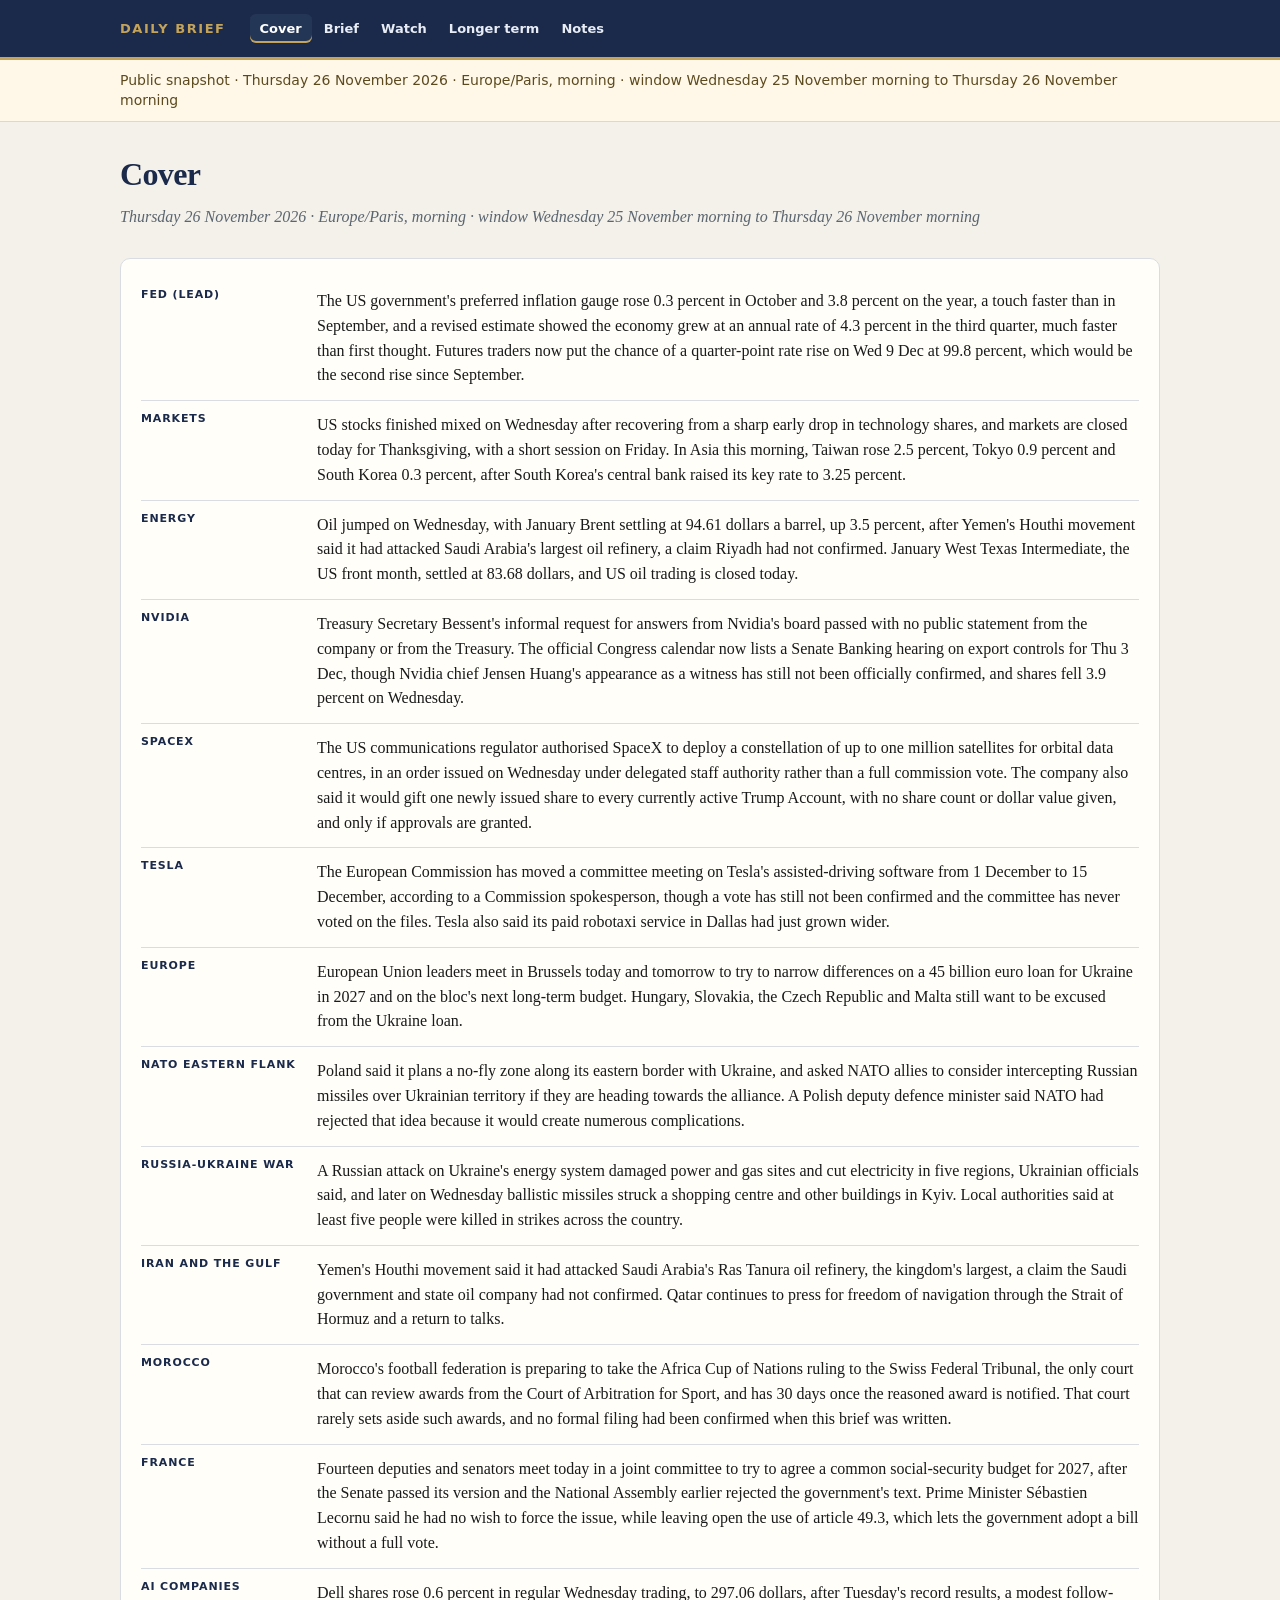
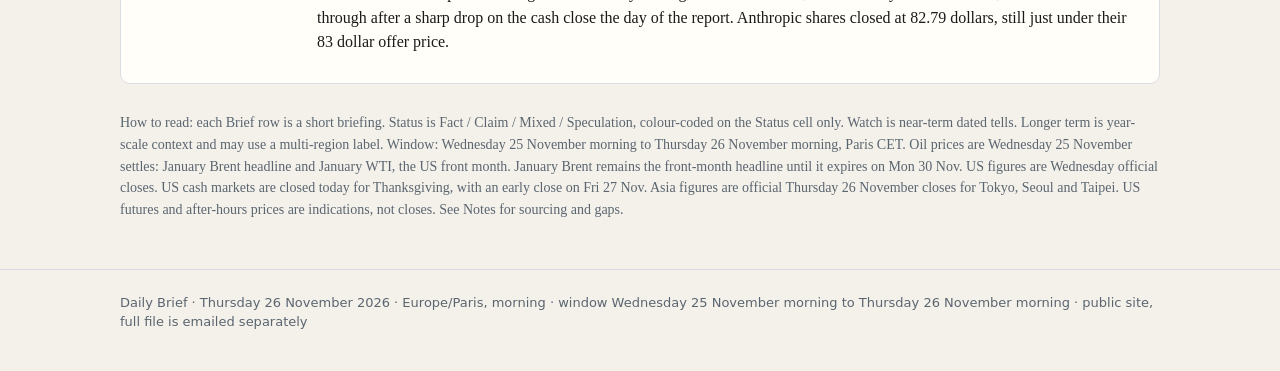
==== commit e38627de: "Daily Brief Thursday 26 November 2026  ·  Europe/Paris, morning  ·  window Wednesday 25 November mor" ====
--- a/index.html
+++ b/index.html
@@ -3,7 +3,7 @@
 <head>
   <meta charset="utf-8">
   <meta name="viewport" content="width=device-width, initial-scale=1">
-  <title>Cover · Daily Brief · Wednesday 25 November 2026  ·  Europe/Paris, morning  ·  window Tuesday 24 November morning to Wednesday 25 November morning</title>
+  <title>Cover · Daily Brief · Thursday 26 November 2026  ·  Europe/Paris, morning  ·  window Wednesday 25 November morning to Thursday 26 November morning</title>
   <link rel="stylesheet" href="styles.css">
 </head>
 <body>
@@ -13,12 +13,12 @@
       <nav><a href="index.html" aria-current="page">Cover</a><a href="brief.html">Brief</a><a href="watch.html">Watch</a><a href="longer-term.html">Longer term</a><a href="notes.html">Notes</a></nav>
     </div>
   </header>
-  <div class="banner"><div class="wrap">Public snapshot · Wednesday 25 November 2026  ·  Europe/Paris, morning  ·  window Tuesday 24 November morning to Wednesday 25 November morning</div></div>
+  <div class="banner"><div class="wrap">Public snapshot · Thursday 26 November 2026  ·  Europe/Paris, morning  ·  window Wednesday 25 November morning to Thursday 26 November morning</div></div>
   <main class="wrap">
     <h1>Cover</h1>
-    <p class="lede">Wednesday 25 November 2026  ·  Europe/Paris, morning  ·  window Tuesday 24 November morning to Wednesday 25 November morning</p>
-    <section class="card"><div class="signal"><div class="kicker">Markets (lead)</div><div>Asian stock markets gave back much of Tuesday&#x27;s surge this morning, with South Korea falling 6.2 percent, Taiwan 4.8 percent and Tokyo 2.8 percent, after US technology shares slipped on Tuesday. Wall Street itself was mixed, with the Dow up 0.9 percent even as the Nasdaq fell 1.5 percent, and US markets close tomorrow for Thanksgiving.</div></div><div class="signal"><div class="kicker">Palantir</div><div>New filings show that last week&#x27;s Palantir share sales were not unplanned selling by executives. Most of the money, about 85 million dollars, was sold automatically to pay tax when restricted stock vested, and director Peter Thiel bought 850,100 shares for about 122 million dollars, more than all those executive sales combined.</div></div><div class="signal"><div class="kicker">Nvidia</div><div>The US Commerce Department has added Megaspeed and six affiliates in Malaysia, Singapore and Thailand, the companies at the centre of the alleged chip-diversion network, to its Entity List, a blacklist that in practice bars them from buying US technology. Nvidia shares gave back 5.9 percent of Monday&#x27;s jump, and Treasury Secretary Bessent&#x27;s informal request for answers from the board falls today, with no public reply yet.</div></div><div class="signal"><div class="kicker">AI companies</div><div>Dell reported a record quarter, with revenue more than doubling to 54.9 billion dollars and its forecast raised again, on soaring demand for servers used in artificial intelligence. Anthropic shares closed below their 83 dollar offer price for the first time, at 81.91 dollars.</div></div><div class="signal"><div class="kicker">Fed</div><div>October inflation and growth figures, the last major data before the Fed&#x27;s December meeting, are due at 14:30 CET today and had not been published when this brief was written. Futures traders put the chance of a quarter-point rise on Wed 9 Dec at 97.4 percent, which would be the second rise since September.</div></div><div class="signal"><div class="kicker">Energy</div><div>Oil rebounded on Tuesday, with January Brent settling at 91.40 dollars a barrel, up 2.3 percent, as traders weighed tanker attacks near the Strait of Hormuz against a still ample supply outlook. The January Brent contract remains the headline until it expires on Mon 30 Nov, and January West Texas Intermediate, the US front month, settled at 82.05 dollars.</div></div><div class="signal"><div class="kicker">Morocco</div><div>The Court of Arbitration for Sport on Tuesday upheld Senegal&#x27;s appeal and restored it as the winner of the 2025 Africa Cup of Nations final, setting aside an earlier African football decision that had awarded the title to Morocco by a 3-0 forfeit. Morocco&#x27;s football federation said it would pursue all remaining legal avenues.</div></div><div class="signal"><div class="kicker">NATO eastern flank</div><div>Poland on Tuesday summoned Russia&#x27;s ambassador and handed him a strongly worded protest note over the three cruise missiles that entered Polish airspace on Friday. NATO has already agreed to send an early-warning aircraft, and Estonia still plans to close its road border with Russia on Tue 1 Dec.</div></div><div class="signal"><div class="kicker">Iran and the Gulf</div><div>Iran&#x27;s Revolutionary Guards repeated their claim that three oil tankers struck mines in the Strait of Hormuz, including under US escort, a claim a shipping-information centre said was unconfirmed. Qatar, the main mediator, called for freedom of navigation through the strait and a return to talks.</div></div><div class="signal"><div class="kicker">Russia-Ukraine war</div><div>A Russian night-time strike on the southern city of Zaporizhzhia killed two people and wounded 48, including four children, according to AP, and Ukrainian officials said nine people were killed across the country in a day. President Zelensky had warned on Monday that Russia was preparing new strikes.</div></div><div class="signal"><div class="kicker">Europe</div><div>EU leaders meet in Brussels tomorrow and Friday to try to agree a 45 billion euro loan for Ukraine in 2027. Slovakia, Hungary, the Czech Republic and Bulgaria have already said they will not take part.</div></div><div class="signal"><div class="kicker">France</div><div>Prime Minister Sébastien Lecornu said he will meet parliamentary group leaders next week to keep talking about a 2027 budget deal, without raising the 5 percent deficit target. A joint committee of MPs and senators meets tomorrow on the social security budget, and the government may still have to force the main budget through without a vote.</div></div><div class="signal"><div class="kicker">SpaceX</div><div>SpaceX launched a US military mission from California on Tuesday, its 126th Falcon flight of the year, not counting Starship. The shares gave back Monday&#x27;s gain, and the company is declining about 738 million dollars of US broadband grants, according to an official familiar with the figures.</div></div><div class="signal"><div class="kicker">Tesla</div><div>Tesla registered 49 more Cybercab robotaxis in Texas, taking the authorised total to 1,556, and Italy&#x27;s transport ministry said a supervised version of its self-driving software has begun rolling out to some drivers there. Shareholders vote on chair Robyn Denholm at the annual meeting on Thu 3 Dec, against the advice of the two main proxy firms.</div></div></section><p class="how">How to read: each Brief row is a short briefing. Status is Fact / Claim / Mixed / Speculation, colour-coded on the Status cell only. Watch is near-term dated tells. Longer term is year-scale context and may use a multi-region label. Window: Tuesday 24 November morning to Wednesday 25 November morning, Paris CET. Oil prices are Tuesday 24 November settles: January Brent headline and January WTI, the US front month. January Brent remains the front-month headline until it expires on Mon 30 Nov. US figures are Tuesday official closes. Asia figures are official Wednesday 25 November closes for Tokyo, Seoul and Taipei. US futures and after-hours prices are indications, not closes. See Notes for sourcing and gaps.</p>
+    <p class="lede">Thursday 26 November 2026  ·  Europe/Paris, morning  ·  window Wednesday 25 November morning to Thursday 26 November morning</p>
+    <section class="card"><div class="signal"><div class="kicker">Fed (lead)</div><div>The US government&#x27;s preferred inflation gauge rose 0.3 percent in October and 3.8 percent on the year, a touch faster than in September, and a revised estimate showed the economy grew at an annual rate of 4.3 percent in the third quarter, much faster than first thought. Futures traders now put the chance of a quarter-point rate rise on Wed 9 Dec at 99.8 percent, which would be the second rise since September.</div></div><div class="signal"><div class="kicker">Markets</div><div>US stocks finished mixed on Wednesday after recovering from a sharp early drop in technology shares, and markets are closed today for Thanksgiving, with a short session on Friday. In Asia this morning, Taiwan rose 2.5 percent, Tokyo 0.9 percent and South Korea 0.3 percent, after South Korea&#x27;s central bank raised its key rate to 3.25 percent.</div></div><div class="signal"><div class="kicker">Energy</div><div>Oil jumped on Wednesday, with January Brent settling at 94.61 dollars a barrel, up 3.5 percent, after Yemen&#x27;s Houthi movement said it had attacked Saudi Arabia&#x27;s largest oil refinery, a claim Riyadh had not confirmed. January West Texas Intermediate, the US front month, settled at 83.68 dollars, and US oil trading is closed today.</div></div><div class="signal"><div class="kicker">Nvidia</div><div>Treasury Secretary Bessent&#x27;s informal request for answers from Nvidia&#x27;s board passed with no public statement from the company or from the Treasury. The official Congress calendar now lists a Senate Banking hearing on export controls for Thu 3 Dec, though Nvidia chief Jensen Huang&#x27;s appearance as a witness has still not been officially confirmed, and shares fell 3.9 percent on Wednesday.</div></div><div class="signal"><div class="kicker">SpaceX</div><div>The US communications regulator authorised SpaceX to deploy a constellation of up to one million satellites for orbital data centres, in an order issued on Wednesday under delegated staff authority rather than a full commission vote. The company also said it would gift one newly issued share to every currently active Trump Account, with no share count or dollar value given, and only if approvals are granted.</div></div><div class="signal"><div class="kicker">Tesla</div><div>The European Commission has moved a committee meeting on Tesla&#x27;s assisted-driving software from 1 December to 15 December, according to a Commission spokesperson, though a vote has still not been confirmed and the committee has never voted on the files. Tesla also said its paid robotaxi service in Dallas had just grown wider.</div></div><div class="signal"><div class="kicker">Europe</div><div>European Union leaders meet in Brussels today and tomorrow to try to narrow differences on a 45 billion euro loan for Ukraine in 2027 and on the bloc&#x27;s next long-term budget. Hungary, Slovakia, the Czech Republic and Malta still want to be excused from the Ukraine loan.</div></div><div class="signal"><div class="kicker">NATO eastern flank</div><div>Poland said it plans a no-fly zone along its eastern border with Ukraine, and asked NATO allies to consider intercepting Russian missiles over Ukrainian territory if they are heading towards the alliance. A Polish deputy defence minister said NATO had rejected that idea because it would create numerous complications.</div></div><div class="signal"><div class="kicker">Russia-Ukraine war</div><div>A Russian attack on Ukraine&#x27;s energy system damaged power and gas sites and cut electricity in five regions, Ukrainian officials said, and later on Wednesday ballistic missiles struck a shopping centre and other buildings in Kyiv. Local authorities said at least five people were killed in strikes across the country.</div></div><div class="signal"><div class="kicker">Iran and the Gulf</div><div>Yemen&#x27;s Houthi movement said it had attacked Saudi Arabia&#x27;s Ras Tanura oil refinery, the kingdom&#x27;s largest, a claim the Saudi government and state oil company had not confirmed. Qatar continues to press for freedom of navigation through the Strait of Hormuz and a return to talks.</div></div><div class="signal"><div class="kicker">Morocco</div><div>Morocco&#x27;s football federation is preparing to take the Africa Cup of Nations ruling to the Swiss Federal Tribunal, the only court that can review awards from the Court of Arbitration for Sport, and has 30 days once the reasoned award is notified. That court rarely sets aside such awards, and no formal filing had been confirmed when this brief was written.</div></div><div class="signal"><div class="kicker">France</div><div>Fourteen deputies and senators meet today in a joint committee to try to agree a common social-security budget for 2027, after the Senate passed its version and the National Assembly earlier rejected the government&#x27;s text. Prime Minister Sébastien Lecornu said he had no wish to force the issue, while leaving open the use of article 49.3, which lets the government adopt a bill without a full vote.</div></div><div class="signal"><div class="kicker">AI companies</div><div>Dell shares rose 0.6 percent in regular Wednesday trading, to 297.06 dollars, after Tuesday&#x27;s record results, a modest follow-through after a sharp drop on the cash close the day of the report. Anthropic shares closed at 82.79 dollars, still just under their 83 dollar offer price.</div></div></section><p class="how">How to read: each Brief row is a short briefing. Status is Fact / Claim / Mixed / Speculation, colour-coded on the Status cell only. Watch is near-term dated tells. Longer term is year-scale context and may use a multi-region label. Window: Wednesday 25 November morning to Thursday 26 November morning, Paris CET. Oil prices are Wednesday 25 November settles: January Brent headline and January WTI, the US front month. January Brent remains the front-month headline until it expires on Mon 30 Nov. US figures are Wednesday official closes. US cash markets are closed today for Thanksgiving, with an early close on Fri 27 Nov. Asia figures are official Thursday 26 November closes for Tokyo, Seoul and Taipei. US futures and after-hours prices are indications, not closes. See Notes for sourcing and gaps.</p>
   </main>
-  <footer class="site"><div class="wrap">Daily Brief · Wednesday 25 November 2026  ·  Europe/Paris, morning  ·  window Tuesday 24 November morning to Wednesday 25 November morning · public site, full file is emailed separately</div></footer>
+  <footer class="site"><div class="wrap">Daily Brief · Thursday 26 November 2026  ·  Europe/Paris, morning  ·  window Wednesday 25 November morning to Thursday 26 November morning · public site, full file is emailed separately</div></footer>
 </body>
 </html>
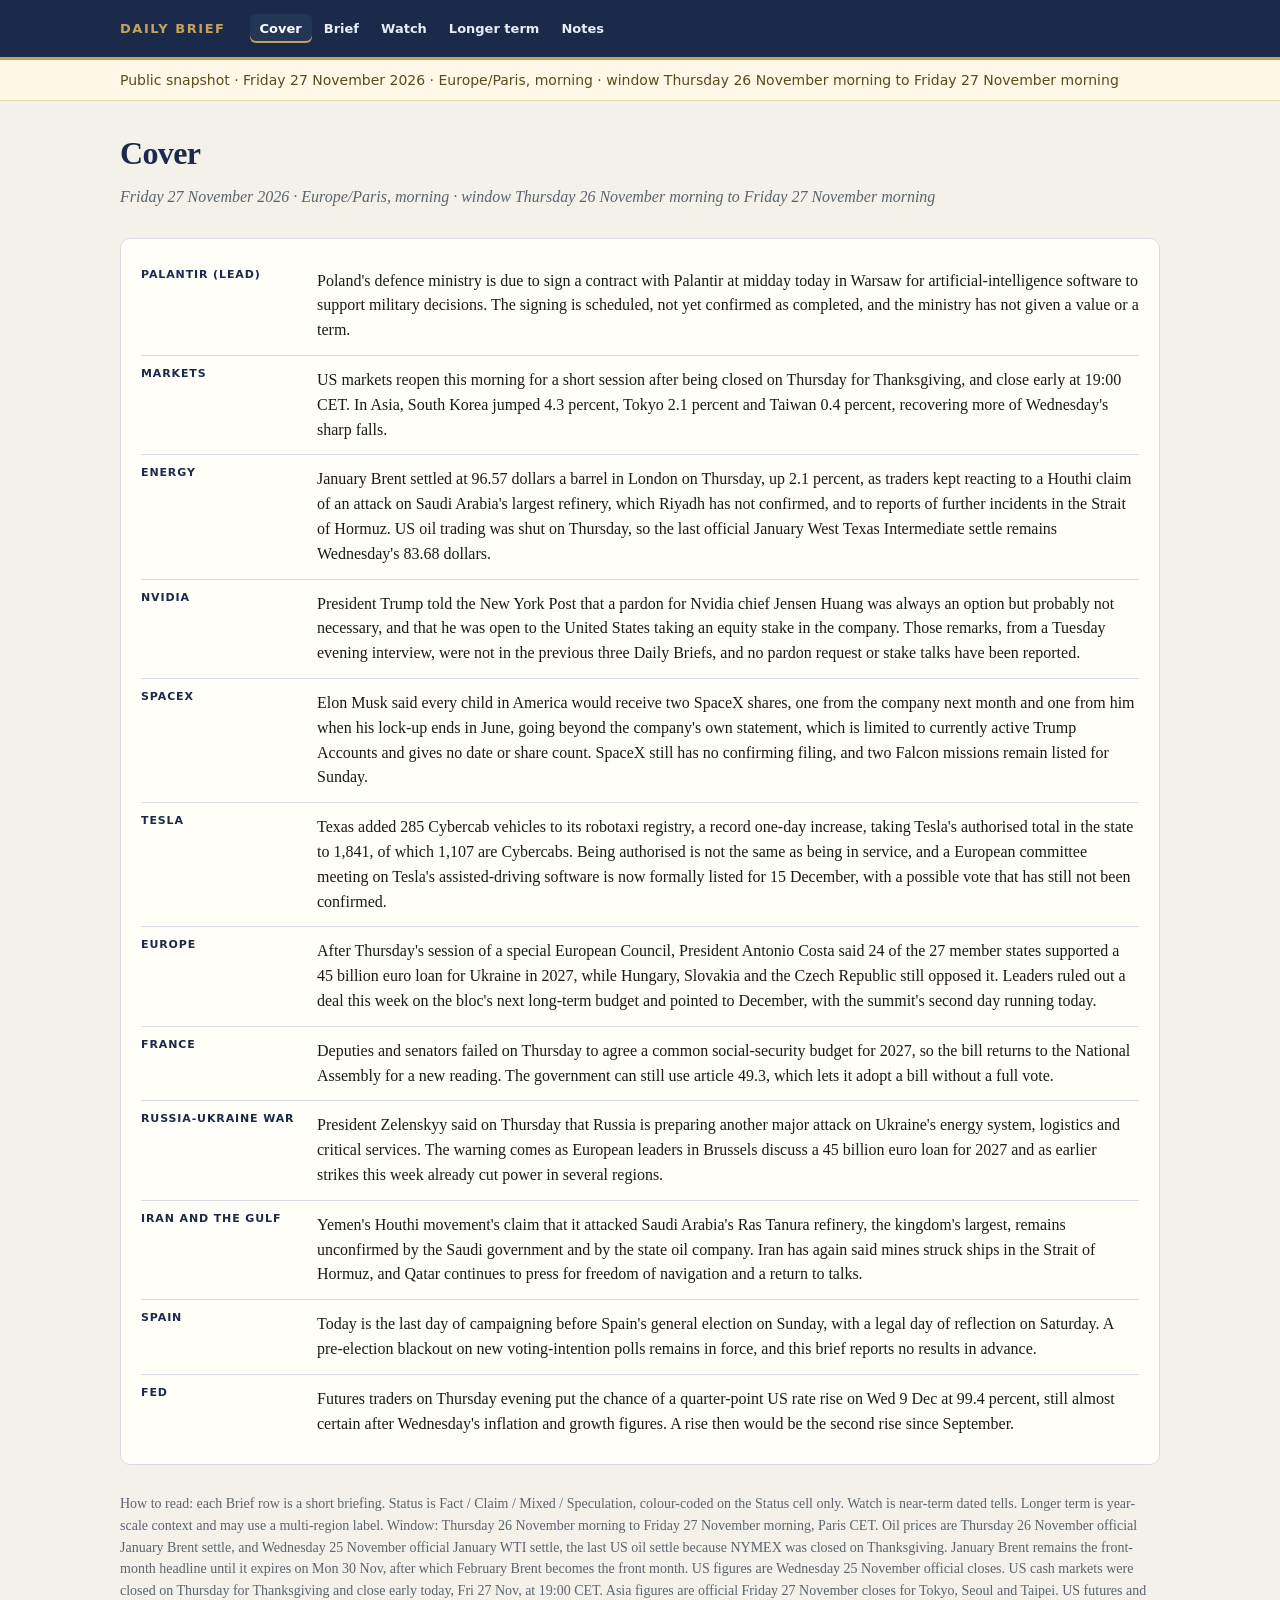
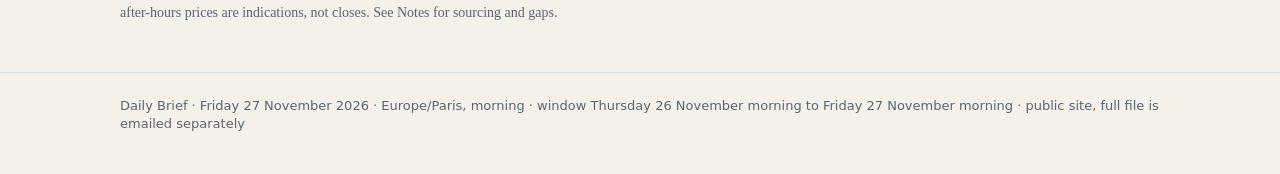
==== commit 379c1c5f: "Daily Brief Friday 27 November 2026  ·  Europe/Paris, morning  ·  window Thursday 26 November mornin" ====
--- a/index.html
+++ b/index.html
@@ -3,7 +3,7 @@
 <head>
   <meta charset="utf-8">
   <meta name="viewport" content="width=device-width, initial-scale=1">
-  <title>Cover · Daily Brief · Thursday 26 November 2026  ·  Europe/Paris, morning  ·  window Wednesday 25 November morning to Thursday 26 November morning</title>
+  <title>Cover · Daily Brief · Friday 27 November 2026  ·  Europe/Paris, morning  ·  window Thursday 26 November morning to Friday 27 November morning</title>
   <link rel="stylesheet" href="styles.css">
 </head>
 <body>
@@ -13,12 +13,12 @@
       <nav><a href="index.html" aria-current="page">Cover</a><a href="brief.html">Brief</a><a href="watch.html">Watch</a><a href="longer-term.html">Longer term</a><a href="notes.html">Notes</a></nav>
     </div>
   </header>
-  <div class="banner"><div class="wrap">Public snapshot · Thursday 26 November 2026  ·  Europe/Paris, morning  ·  window Wednesday 25 November morning to Thursday 26 November morning</div></div>
+  <div class="banner"><div class="wrap">Public snapshot · Friday 27 November 2026  ·  Europe/Paris, morning  ·  window Thursday 26 November morning to Friday 27 November morning</div></div>
   <main class="wrap">
     <h1>Cover</h1>
-    <p class="lede">Thursday 26 November 2026  ·  Europe/Paris, morning  ·  window Wednesday 25 November morning to Thursday 26 November morning</p>
-    <section class="card"><div class="signal"><div class="kicker">Fed (lead)</div><div>The US government&#x27;s preferred inflation gauge rose 0.3 percent in October and 3.8 percent on the year, a touch faster than in September, and a revised estimate showed the economy grew at an annual rate of 4.3 percent in the third quarter, much faster than first thought. Futures traders now put the chance of a quarter-point rate rise on Wed 9 Dec at 99.8 percent, which would be the second rise since September.</div></div><div class="signal"><div class="kicker">Markets</div><div>US stocks finished mixed on Wednesday after recovering from a sharp early drop in technology shares, and markets are closed today for Thanksgiving, with a short session on Friday. In Asia this morning, Taiwan rose 2.5 percent, Tokyo 0.9 percent and South Korea 0.3 percent, after South Korea&#x27;s central bank raised its key rate to 3.25 percent.</div></div><div class="signal"><div class="kicker">Energy</div><div>Oil jumped on Wednesday, with January Brent settling at 94.61 dollars a barrel, up 3.5 percent, after Yemen&#x27;s Houthi movement said it had attacked Saudi Arabia&#x27;s largest oil refinery, a claim Riyadh had not confirmed. January West Texas Intermediate, the US front month, settled at 83.68 dollars, and US oil trading is closed today.</div></div><div class="signal"><div class="kicker">Nvidia</div><div>Treasury Secretary Bessent&#x27;s informal request for answers from Nvidia&#x27;s board passed with no public statement from the company or from the Treasury. The official Congress calendar now lists a Senate Banking hearing on export controls for Thu 3 Dec, though Nvidia chief Jensen Huang&#x27;s appearance as a witness has still not been officially confirmed, and shares fell 3.9 percent on Wednesday.</div></div><div class="signal"><div class="kicker">SpaceX</div><div>The US communications regulator authorised SpaceX to deploy a constellation of up to one million satellites for orbital data centres, in an order issued on Wednesday under delegated staff authority rather than a full commission vote. The company also said it would gift one newly issued share to every currently active Trump Account, with no share count or dollar value given, and only if approvals are granted.</div></div><div class="signal"><div class="kicker">Tesla</div><div>The European Commission has moved a committee meeting on Tesla&#x27;s assisted-driving software from 1 December to 15 December, according to a Commission spokesperson, though a vote has still not been confirmed and the committee has never voted on the files. Tesla also said its paid robotaxi service in Dallas had just grown wider.</div></div><div class="signal"><div class="kicker">Europe</div><div>European Union leaders meet in Brussels today and tomorrow to try to narrow differences on a 45 billion euro loan for Ukraine in 2027 and on the bloc&#x27;s next long-term budget. Hungary, Slovakia, the Czech Republic and Malta still want to be excused from the Ukraine loan.</div></div><div class="signal"><div class="kicker">NATO eastern flank</div><div>Poland said it plans a no-fly zone along its eastern border with Ukraine, and asked NATO allies to consider intercepting Russian missiles over Ukrainian territory if they are heading towards the alliance. A Polish deputy defence minister said NATO had rejected that idea because it would create numerous complications.</div></div><div class="signal"><div class="kicker">Russia-Ukraine war</div><div>A Russian attack on Ukraine&#x27;s energy system damaged power and gas sites and cut electricity in five regions, Ukrainian officials said, and later on Wednesday ballistic missiles struck a shopping centre and other buildings in Kyiv. Local authorities said at least five people were killed in strikes across the country.</div></div><div class="signal"><div class="kicker">Iran and the Gulf</div><div>Yemen&#x27;s Houthi movement said it had attacked Saudi Arabia&#x27;s Ras Tanura oil refinery, the kingdom&#x27;s largest, a claim the Saudi government and state oil company had not confirmed. Qatar continues to press for freedom of navigation through the Strait of Hormuz and a return to talks.</div></div><div class="signal"><div class="kicker">Morocco</div><div>Morocco&#x27;s football federation is preparing to take the Africa Cup of Nations ruling to the Swiss Federal Tribunal, the only court that can review awards from the Court of Arbitration for Sport, and has 30 days once the reasoned award is notified. That court rarely sets aside such awards, and no formal filing had been confirmed when this brief was written.</div></div><div class="signal"><div class="kicker">France</div><div>Fourteen deputies and senators meet today in a joint committee to try to agree a common social-security budget for 2027, after the Senate passed its version and the National Assembly earlier rejected the government&#x27;s text. Prime Minister Sébastien Lecornu said he had no wish to force the issue, while leaving open the use of article 49.3, which lets the government adopt a bill without a full vote.</div></div><div class="signal"><div class="kicker">AI companies</div><div>Dell shares rose 0.6 percent in regular Wednesday trading, to 297.06 dollars, after Tuesday&#x27;s record results, a modest follow-through after a sharp drop on the cash close the day of the report. Anthropic shares closed at 82.79 dollars, still just under their 83 dollar offer price.</div></div></section><p class="how">How to read: each Brief row is a short briefing. Status is Fact / Claim / Mixed / Speculation, colour-coded on the Status cell only. Watch is near-term dated tells. Longer term is year-scale context and may use a multi-region label. Window: Wednesday 25 November morning to Thursday 26 November morning, Paris CET. Oil prices are Wednesday 25 November settles: January Brent headline and January WTI, the US front month. January Brent remains the front-month headline until it expires on Mon 30 Nov. US figures are Wednesday official closes. US cash markets are closed today for Thanksgiving, with an early close on Fri 27 Nov. Asia figures are official Thursday 26 November closes for Tokyo, Seoul and Taipei. US futures and after-hours prices are indications, not closes. See Notes for sourcing and gaps.</p>
+    <p class="lede">Friday 27 November 2026  ·  Europe/Paris, morning  ·  window Thursday 26 November morning to Friday 27 November morning</p>
+    <section class="card"><div class="signal"><div class="kicker">Palantir (lead)</div><div>Poland&#x27;s defence ministry is due to sign a contract with Palantir at midday today in Warsaw for artificial-intelligence software to support military decisions. The signing is scheduled, not yet confirmed as completed, and the ministry has not given a value or a term.</div></div><div class="signal"><div class="kicker">Markets</div><div>US markets reopen this morning for a short session after being closed on Thursday for Thanksgiving, and close early at 19:00 CET. In Asia, South Korea jumped 4.3 percent, Tokyo 2.1 percent and Taiwan 0.4 percent, recovering more of Wednesday&#x27;s sharp falls.</div></div><div class="signal"><div class="kicker">Energy</div><div>January Brent settled at 96.57 dollars a barrel in London on Thursday, up 2.1 percent, as traders kept reacting to a Houthi claim of an attack on Saudi Arabia&#x27;s largest refinery, which Riyadh has not confirmed, and to reports of further incidents in the Strait of Hormuz. US oil trading was shut on Thursday, so the last official January West Texas Intermediate settle remains Wednesday&#x27;s 83.68 dollars.</div></div><div class="signal"><div class="kicker">Nvidia</div><div>President Trump told the New York Post that a pardon for Nvidia chief Jensen Huang was always an option but probably not necessary, and that he was open to the United States taking an equity stake in the company. Those remarks, from a Tuesday evening interview, were not in the previous three Daily Briefs, and no pardon request or stake talks have been reported.</div></div><div class="signal"><div class="kicker">SpaceX</div><div>Elon Musk said every child in America would receive two SpaceX shares, one from the company next month and one from him when his lock-up ends in June, going beyond the company&#x27;s own statement, which is limited to currently active Trump Accounts and gives no date or share count. SpaceX still has no confirming filing, and two Falcon missions remain listed for Sunday.</div></div><div class="signal"><div class="kicker">Tesla</div><div>Texas added 285 Cybercab vehicles to its robotaxi registry, a record one-day increase, taking Tesla&#x27;s authorised total in the state to 1,841, of which 1,107 are Cybercabs. Being authorised is not the same as being in service, and a European committee meeting on Tesla&#x27;s assisted-driving software is now formally listed for 15 December, with a possible vote that has still not been confirmed.</div></div><div class="signal"><div class="kicker">Europe</div><div>After Thursday&#x27;s session of a special European Council, President Antonio Costa said 24 of the 27 member states supported a 45 billion euro loan for Ukraine in 2027, while Hungary, Slovakia and the Czech Republic still opposed it. Leaders ruled out a deal this week on the bloc&#x27;s next long-term budget and pointed to December, with the summit&#x27;s second day running today.</div></div><div class="signal"><div class="kicker">France</div><div>Deputies and senators failed on Thursday to agree a common social-security budget for 2027, so the bill returns to the National Assembly for a new reading. The government can still use article 49.3, which lets it adopt a bill without a full vote.</div></div><div class="signal"><div class="kicker">Russia-Ukraine war</div><div>President Zelenskyy said on Thursday that Russia is preparing another major attack on Ukraine&#x27;s energy system, logistics and critical services. The warning comes as European leaders in Brussels discuss a 45 billion euro loan for 2027 and as earlier strikes this week already cut power in several regions.</div></div><div class="signal"><div class="kicker">Iran and the Gulf</div><div>Yemen&#x27;s Houthi movement&#x27;s claim that it attacked Saudi Arabia&#x27;s Ras Tanura refinery, the kingdom&#x27;s largest, remains unconfirmed by the Saudi government and by the state oil company. Iran has again said mines struck ships in the Strait of Hormuz, and Qatar continues to press for freedom of navigation and a return to talks.</div></div><div class="signal"><div class="kicker">Spain</div><div>Today is the last day of campaigning before Spain&#x27;s general election on Sunday, with a legal day of reflection on Saturday. A pre-election blackout on new voting-intention polls remains in force, and this brief reports no results in advance.</div></div><div class="signal"><div class="kicker">Fed</div><div>Futures traders on Thursday evening put the chance of a quarter-point US rate rise on Wed 9 Dec at 99.4 percent, still almost certain after Wednesday&#x27;s inflation and growth figures. A rise then would be the second rise since September.</div></div></section><p class="how">How to read: each Brief row is a short briefing. Status is Fact / Claim / Mixed / Speculation, colour-coded on the Status cell only. Watch is near-term dated tells. Longer term is year-scale context and may use a multi-region label. Window: Thursday 26 November morning to Friday 27 November morning, Paris CET. Oil prices are Thursday 26 November official January Brent settle, and Wednesday 25 November official January WTI settle, the last US oil settle because NYMEX was closed on Thanksgiving. January Brent remains the front-month headline until it expires on Mon 30 Nov, after which February Brent becomes the front month. US figures are Wednesday 25 November official closes. US cash markets were closed on Thursday for Thanksgiving and close early today, Fri 27 Nov, at 19:00 CET. Asia figures are official Friday 27 November closes for Tokyo, Seoul and Taipei. US futures and after-hours prices are indications, not closes. See Notes for sourcing and gaps.</p>
   </main>
-  <footer class="site"><div class="wrap">Daily Brief · Thursday 26 November 2026  ·  Europe/Paris, morning  ·  window Wednesday 25 November morning to Thursday 26 November morning · public site, full file is emailed separately</div></footer>
+  <footer class="site"><div class="wrap">Daily Brief · Friday 27 November 2026  ·  Europe/Paris, morning  ·  window Thursday 26 November morning to Friday 27 November morning · public site, full file is emailed separately</div></footer>
 </body>
 </html>
